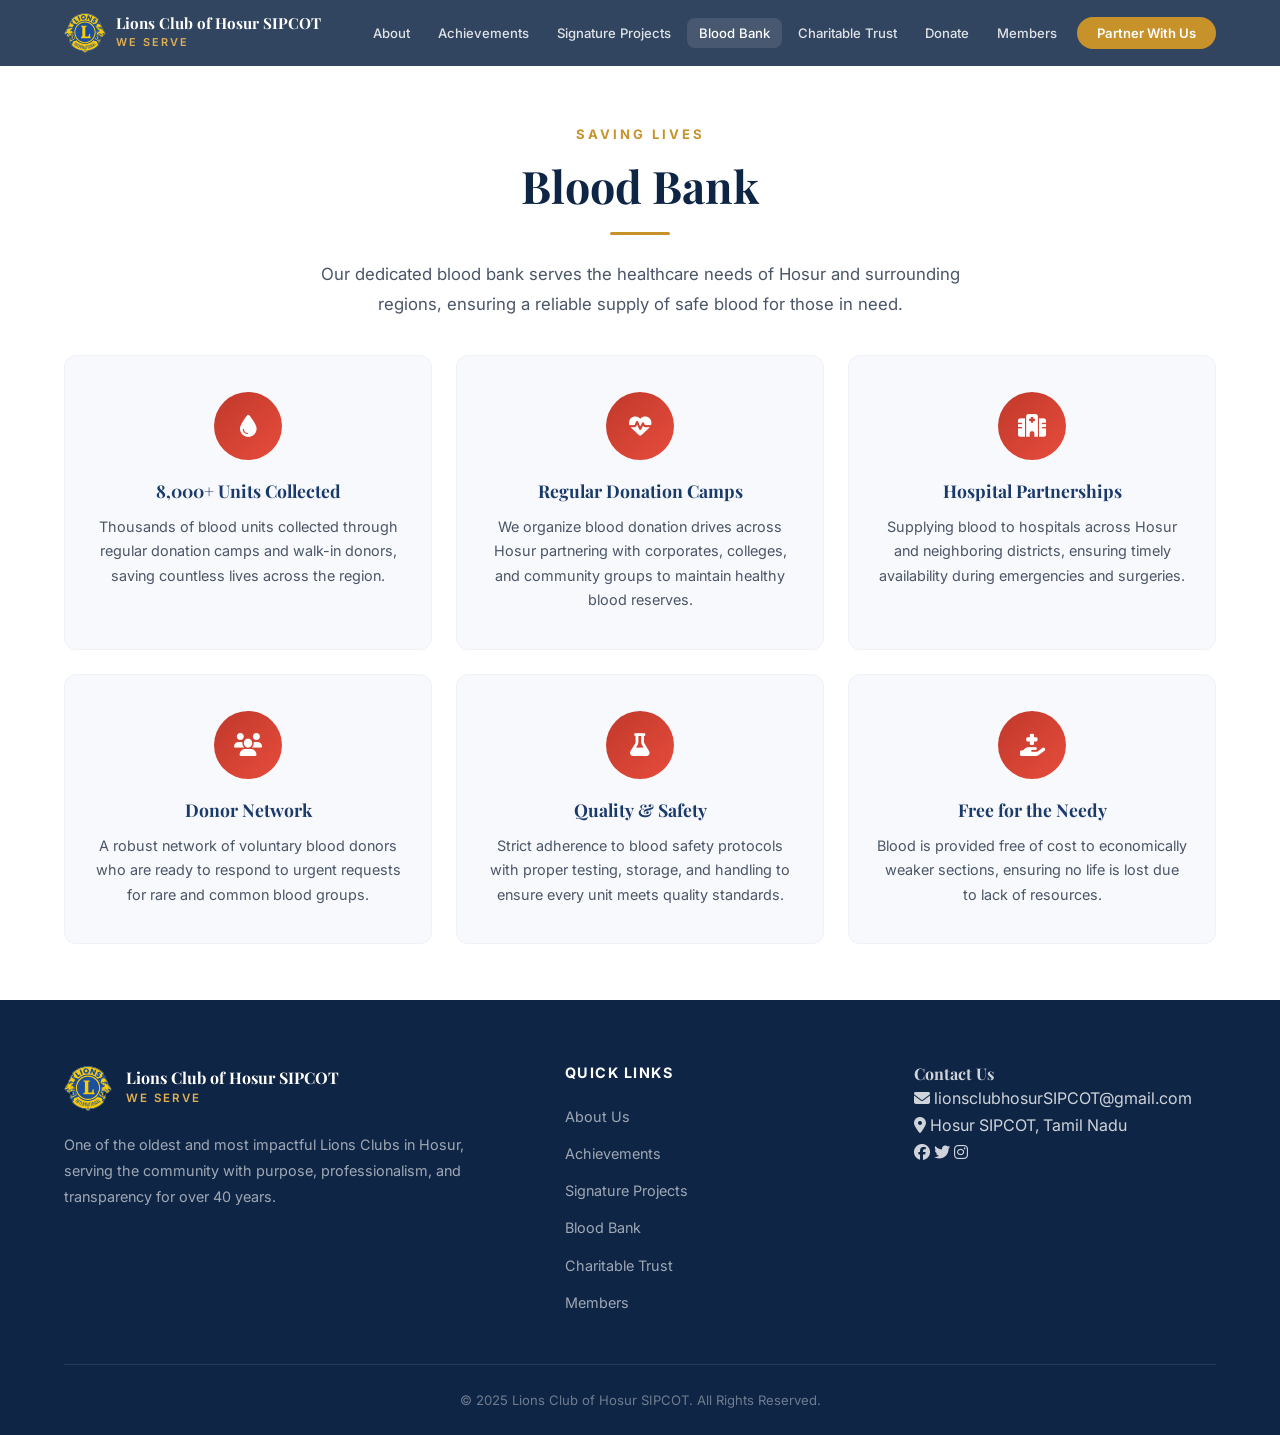
==== bloodbank.html @ edfac689 "Update website: latest changes including new pages and updated assets" ====
<!DOCTYPE html>
<html lang="en">
<head>
  <meta charset="UTF-8">
  <meta name="viewport" content="width=device-width, initial-scale=1.0">
  <title>Blood Bank | Lions Club of Hosur SIPCOT</title>
  <link rel="stylesheet" href="styles.css">
  <link rel="preconnect" href="https://fonts.googleapis.com">
  <link rel="preconnect" href="https://fonts.gstatic.com" crossorigin>
  <link href="https://fonts.googleapis.com/css2?family=Playfair+Display:wght@400;600;700&family=Inter:wght@300;400;500;600;700&display=swap" rel="stylesheet">
  <link rel="stylesheet" href="https://cdnjs.cloudflare.com/ajax/libs/font-awesome/6.5.1/css/all.min.css">
</head>
<body>

  <!-- Navigation -->
  <nav class="navbar" id="navbar">
    <div class="nav-container">
      <a href="index.html" class="nav-logo">
        <img src="images/lions-logo.svg" alt="Lions Club International Logo" class="logo-img">
        <div class="logo-text">
          <span class="logo-title">Lions Club of Hosur SIPCOT</span>
          <span class="logo-tagline">We Serve</span>
        </div>
      </a>
      <button class="nav-toggle" id="navToggle" aria-label="Toggle navigation">
        <span></span><span></span><span></span>
      </button>
      <ul class="nav-menu" id="navMenu">
        <li><a href="index.html#about" class="nav-link">About</a></li>
        <li><a href="index.html#achievements" class="nav-link">Achievements</a></li>
        <li><a href="index.html#signatures" class="nav-link">Signature Projects</a></li>
        <li><a href="bloodbank.html" class="nav-link active">Blood Bank</a></li>
        <li><a href="charitabletrust.html" class="nav-link">Charitable Trust</a></li>
        <li><a href="index.html#donate" class="nav-link">Donate</a></li>
        <li><a href="index.html#membership" class="nav-link">Members</a></li>
        <li><a href="index.html#partner" class="nav-link cta-btn">Partner With Us</a></li>
      </ul>
    </div>
  </nav>

  <!-- Blood Bank Section -->
  <section class="section bloodbank" id="bloodbank" style="padding-top: 120px;">
    <div class="container">
      <div class="section-header">
        <span class="section-label">Saving Lives</span>
        <h2 class="section-title">Blood Bank</h2>
        <div class="section-divider"></div>
        <p class="section-description">
          Our dedicated blood bank serves the healthcare needs of Hosur and surrounding regions, ensuring a reliable supply of safe blood for those in need.
        </p>
      </div>
      <div class="bloodbank-grid">
        <div class="bb-card">
          <div class="bb-icon"><i class="fas fa-tint"></i></div>
          <h3>8,000+ Units Collected</h3>
          <p>Thousands of blood units collected through regular donation camps and walk-in donors, saving countless lives across the region.</p>
        </div>
        <div class="bb-card">
          <div class="bb-icon"><i class="fas fa-heartbeat"></i></div>
          <h3>Regular Donation Camps</h3>
          <p>We organize blood donation drives across Hosur partnering with corporates, colleges, and community groups to maintain healthy blood reserves.</p>
        </div>
        <div class="bb-card">
          <div class="bb-icon"><i class="fas fa-hospital"></i></div>
          <h3>Hospital Partnerships</h3>
          <p>Supplying blood to hospitals across Hosur and neighboring districts, ensuring timely availability during emergencies and surgeries.</p>
        </div>
        <div class="bb-card">
          <div class="bb-icon"><i class="fas fa-users"></i></div>
          <h3>Donor Network</h3>
          <p>A robust network of voluntary blood donors who are ready to respond to urgent requests for rare and common blood groups.</p>
        </div>
        <div class="bb-card">
          <div class="bb-icon"><i class="fas fa-flask"></i></div>
          <h3>Quality &amp; Safety</h3>
          <p>Strict adherence to blood safety protocols with proper testing, storage, and handling to ensure every unit meets quality standards.</p>
        </div>
        <div class="bb-card">
          <div class="bb-icon"><i class="fas fa-hand-holding-medical"></i></div>
          <h3>Free for the Needy</h3>
          <p>Blood is provided free of cost to economically weaker sections, ensuring no life is lost due to lack of resources.</p>
        </div>
      </div>
    </div>
  </section>

  <!-- Footer -->
  <footer class="footer">
    <div class="container">
      <div class="footer-grid">
        <div class="footer-about">
          <div class="footer-logo">
            <img src="images/lions-logo.svg" alt="Lions Club International Logo">
            <div>
              <h3>Lions Club of Hosur SIPCOT</h3>
              <p>We Serve</p>
            </div>
          </div>
          <p>One of the oldest and most impactful Lions Clubs in Hosur, serving the community with purpose, professionalism, and transparency for over 40 years.</p>
        </div>
        <div class="footer-links">
          <h4>Quick Links</h4>
          <ul>
            <li><a href="index.html#about">About Us</a></li>
            <li><a href="index.html#achievements">Achievements</a></li>
            <li><a href="index.html#signatures">Signature Projects</a></li>
            <li><a href="bloodbank.html">Blood Bank</a></li>
            <li><a href="charitabletrust.html">Charitable Trust</a></li>
            <li><a href="index.html#membership">Members</a></li>
          </ul>
        </div>
        <div class="footer-contact">
          <h4>Contact Us</h4>
          <p><i class="fas fa-envelope"></i> <a href="mailto:lionsclubhosurSIPCOT@gmail.com">lionsclubhosurSIPCOT@gmail.com</a></p>
          <p><i class="fas fa-map-marker-alt"></i> Hosur SIPCOT, Tamil Nadu</p>
          <div class="footer-social">
            <a href="#" aria-label="Facebook"><i class="fab fa-facebook"></i></a>
            <a href="#" aria-label="Twitter"><i class="fab fa-twitter"></i></a>
            <a href="#" aria-label="Instagram"><i class="fab fa-instagram"></i></a>
          </div>
        </div>
      </div>
      <div class="footer-bottom">
        <p>&copy; 2025 Lions Club of Hosur SIPCOT. All Rights Reserved.</p>
      </div>
    </div>
  </footer>

  <script src="script.js"></script>
</body>
</html>
---- styles.css ----
/* ========================================
   Lions Club of Hosur Sipcot - Styles
   ======================================== */

:root {
  --primary: #1a3a6b;
  --primary-light: #2a5298;
  --primary-dark: #0f2545;
  --accent: #c8922a;
  --accent-light: #e0b050;
  --accent-dark: #a07520;
  --white: #ffffff;
  --off-white: #f8f9fc;
  --light-gray: #eef1f6;
  --gray: #8b95a5;
  --dark-gray: #4a5568;
  --dark: #1a202c;
  --shadow-sm: 0 2px 8px rgba(26, 58, 107, 0.08);
  --shadow-md: 0 8px 30px rgba(26, 58, 107, 0.12);
  --shadow-lg: 0 20px 60px rgba(26, 58, 107, 0.15);
  --shadow-accent: 0 8px 30px rgba(200, 146, 42, 0.25);
  --radius-sm: 8px;
  --radius-md: 12px;
  --radius-lg: 20px;
  --transition: all 0.3s cubic-bezier(0.4, 0, 0.2, 1);
  /* Fixed navbar + comfortable gap when jumping to #sections */
  --nav-offset: 64px;
}

*, *::before, *::after {
  margin: 0;
  padding: 0;
  box-sizing: border-box;
}

html {
  scroll-behavior: smooth;
}

/* Align in-page anchors just below the fixed nav (avoids hero strip + extra gap) */
section[id] {
  scroll-margin-top: var(--nav-offset);
}

body {
  font-family: 'Inter', -apple-system, BlinkMacSystemFont, sans-serif;
  color: var(--dark);
  background: var(--off-white);
  line-height: 1.7;
  overflow-x: hidden;
}

h1, h2, h3, h4 {
  font-family: 'Playfair Display', Georgia, serif;
  line-height: 1.3;
}

.container {
  max-width: 1200px;
  margin: 0 auto;
  padding: 0 24px;
}

img {
  max-width: 100%;
  height: auto;
}

a {
  text-decoration: none;
  color: inherit;
  transition: var(--transition);
}

/* ========================================
   Navigation
   ======================================== */

.navbar {
  position: fixed;
  top: 0;
  left: 0;
  width: 100%;
  z-index: 1000;
  padding: 12px 0;
  transition: var(--transition);
  background: rgba(15, 37, 69, 0.85);
  backdrop-filter: blur(12px);
}

.navbar.scrolled {
  background: rgba(255, 255, 255, 0.97);
  backdrop-filter: blur(12px);
  padding: 8px 0;
  box-shadow: var(--shadow-sm);
}

.nav-container {
  max-width: 1200px;
  margin: 0 auto;
  padding: 0 24px;
  display: flex;
  align-items: center;
  justify-content: space-between;
}

.nav-logo {
  display: flex;
  align-items: center;
  gap: 10px;
  flex-shrink: 1;
  min-width: 0;
}

.logo-img {
  width: 42px;
  height: 42px;
  object-fit: contain;
}

.logo-text {
  display: flex;
  flex-direction: column;
  min-width: 0;
}

.logo-title {
  font-family: 'Playfair Display', serif;
  font-size: clamp(0.82rem, 1.5vw, 0.95rem);
  font-weight: 700;
  color: var(--white);
  transition: var(--transition);
  line-height: 1.25;
  white-space: normal;
}

.logo-tagline {
  font-size: 0.68rem;
  text-transform: uppercase;
  letter-spacing: 2px;
  color: var(--accent-light);
  font-weight: 600;
  white-space: nowrap;
}

.navbar.scrolled .logo-title {
  color: var(--primary);
}

.navbar.scrolled .logo-tagline {
  color: var(--accent);
}

.nav-menu {
  list-style: none;
  display: flex;
  align-items: center;
  gap: 4px;
  flex-wrap: nowrap;
}

.nav-link {
  padding: 7px 12px;
  font-size: 0.82rem;
  font-weight: 500;
  color: rgba(255, 255, 255, 0.85);
  border-radius: var(--radius-sm);
  transition: var(--transition);
  position: relative;
  white-space: nowrap;
}

.nav-link:hover,
.nav-link.active {
  color: var(--white);
  background: rgba(255, 255, 255, 0.1);
}

.navbar.scrolled .nav-link {
  color: var(--dark-gray);
}

.navbar.scrolled .nav-link:hover,
.navbar.scrolled .nav-link.active {
  color: var(--primary);
  background: var(--light-gray);
}

.nav-link.cta-btn {
  background: var(--accent);
  color: var(--white) !important;
  font-weight: 600;
  padding: 8px 20px;
  border-radius: 50px;
  margin-left: 4px;
}

.nav-link.cta-btn:hover {
  background: var(--accent-dark);
  transform: translateY(-1px);
  box-shadow: var(--shadow-accent);
}

.nav-toggle {
  display: none;
  flex-direction: column;
  gap: 5px;
  background: none;
  border: none;
  cursor: pointer;
  padding: 8px;
}

.nav-toggle span {
  display: block;
  width: 24px;
  height: 2px;
  background: var(--white);
  border-radius: 2px;
  transition: var(--transition);
}

.navbar.scrolled .nav-toggle span {
  background: var(--primary);
}

/* ========================================
   Hero Section
   ======================================== */

.hero {
  position: relative;
  min-height: 100vh;
  display: flex;
  align-items: center;
  justify-content: center;
  background: linear-gradient(135deg, var(--primary-dark) 0%, var(--primary) 50%, var(--primary-light) 100%);
  overflow: hidden;
}

.hero::before {
  content: '';
  position: absolute;
  inset: 0;
  background:
    radial-gradient(ellipse at 20% 50%, rgba(200, 146, 42, 0.15) 0%, transparent 60%),
    radial-gradient(ellipse at 80% 20%, rgba(42, 82, 152, 0.3) 0%, transparent 50%);
}

.hero-overlay {
  position: absolute;
  inset: 0;
  background: url('data:image/svg+xml,<svg xmlns="http://www.w3.org/2000/svg" viewBox="0 0 100 100"><defs><pattern id="p" width="20" height="20" patternUnits="userSpaceOnUse"><circle cx="1" cy="1" r="0.5" fill="rgba(255,255,255,0.03)"/></pattern></defs><rect fill="url(%23p)" width="100" height="100"/></svg>');
}

.hero-content {
  position: relative;
  z-index: 2;
  text-align: center;
  max-width: 800px;
  padding: 0 24px;
  animation: fadeInUp 1s ease-out;
}

.hero-badge {
  display: inline-block;
  padding: 8px 24px;
  background: rgba(200, 146, 42, 0.2);
  border: 1px solid rgba(200, 146, 42, 0.4);
  border-radius: 50px;
  font-size: 0.82rem;
  font-weight: 600;
  color: var(--accent-light);
  letter-spacing: 0.5px;
  margin-bottom: 32px;
  backdrop-filter: blur(8px);
}

.hero-title {
  font-size: clamp(2rem, 5vw, 3.6rem);
  font-weight: 700;
  color: var(--white);
  margin-bottom: 8px;
  white-space: nowrap;
}

.hero-subtitle {
  font-size: 1.4rem;
  font-weight: 600;
  color: var(--accent-light);
  letter-spacing: 6px;
  text-transform: uppercase;
  margin-bottom: 24px;
  font-family: 'Inter', sans-serif;
}

.hero-description {
  font-size: 1.1rem;
  color: rgba(255, 255, 255, 0.75);
  max-width: 600px;
  margin: 0 auto 40px;
  line-height: 1.8;
}

.hero-actions {
  display: flex;
  gap: 16px;
  justify-content: center;
  flex-wrap: wrap;
}

.hero-scroll {
  position: absolute;
  bottom: 40px;
  left: 50%;
  transform: translateX(-50%);
  z-index: 2;
  animation: bounce 2s infinite;
}

.hero-scroll a {
  color: rgba(255, 255, 255, 0.5);
  font-size: 1.4rem;
}

.hero-scroll a:hover {
  color: var(--accent-light);
}

/* ========================================
   Buttons
   ======================================== */

.btn {
  display: inline-flex;
  align-items: center;
  gap: 8px;
  padding: 14px 32px;
  font-size: 0.95rem;
  font-weight: 600;
  border-radius: 50px;
  cursor: pointer;
  border: none;
  transition: var(--transition);
  font-family: 'Inter', sans-serif;
}

.btn-primary {
  background: var(--accent);
  color: var(--white);
}

.btn-primary:hover {
  background: var(--accent-dark);
  transform: translateY(-2px);
  box-shadow: var(--shadow-accent);
}

.btn-outline {
  background: transparent;
  color: var(--white);
  border: 2px solid rgba(255, 255, 255, 0.3);
}

.btn-outline:hover {
  background: rgba(255, 255, 255, 0.1);
  border-color: rgba(255, 255, 255, 0.6);
  transform: translateY(-2px);
}

.btn-lg {
  padding: 18px 40px;
  font-size: 1.05rem;
}

/* ========================================
   Section Commons
   ======================================== */

.section {
  padding: 40px 0 56px;
}

.section-header {
  text-align: center;
  margin-bottom: 36px;
}

.section-header.light .section-label,
.section-header.light .section-title {
  color: var(--white);
}

.section-header.light .section-divider {
  background: var(--accent-light);
}

.section-label {
  display: inline-block;
  font-size: 0.82rem;
  font-weight: 700;
  text-transform: uppercase;
  letter-spacing: 3px;
  color: var(--accent);
  margin-bottom: 12px;
  font-family: 'Inter', sans-serif;
}

.section-title {
  font-size: clamp(2rem, 4vw, 2.8rem);
  font-weight: 700;
  color: var(--primary-dark);
  margin-bottom: 16px;
}

.section-divider {
  width: 60px;
  height: 3px;
  background: var(--accent);
  margin: 0 auto;
  border-radius: 2px;
}

.section-description {
  max-width: 650px;
  margin: 24px auto 0;
  color: var(--dark-gray);
  font-size: 1.05rem;
  line-height: 1.8;
}

/* ========================================
   About Section
   ======================================== */

.about {
  background: var(--white);
}

.about-grid {
  max-width: 800px;
  margin: 0 auto;
}

.about-content h3 {
  font-size: 1.8rem;
  color: var(--primary);
  margin-bottom: 16px;
}

.about-content > p {
  color: var(--dark-gray);
  font-size: 1.05rem;
  margin-bottom: 32px;
  line-height: 1.8;
}

.about-features {
  display: flex;
  flex-direction: column;
  gap: 20px;
}

.about-feature {
  display: flex;
  gap: 16px;
  align-items: flex-start;
  padding: 16px;
  background: var(--off-white);
  border: 1px solid var(--light-gray);
  border-radius: var(--radius-md);
  transition: var(--transition);
}

.about-feature:hover {
  box-shadow: var(--shadow-md);
  transform: translateX(4px);
}

.feature-icon {
  flex-shrink: 0;
  width: 48px;
  height: 48px;
  display: flex;
  align-items: center;
  justify-content: center;
  background: linear-gradient(135deg, var(--primary), var(--primary-light));
  color: var(--white);
  border-radius: var(--radius-sm);
  font-size: 1.1rem;
}

.about-feature h4 {
  font-family: 'Inter', sans-serif;
  font-size: 0.95rem;
  font-weight: 600;
  color: var(--dark);
  margin-bottom: 4px;
}

.about-feature p {
  font-size: 0.85rem;
  color: var(--gray);
  line-height: 1.5;
}

/* ========================================
   Structure Section
   ======================================== */

.structure {
  background: #edf2f9;
}

.structure-grid {
  display: grid;
  grid-template-columns: repeat(3, 1fr);
  gap: 24px;
  margin-bottom: 48px;
  width: 100%;
}

.structure-card {
  background: var(--white);
  padding: 36px 28px;
  border-radius: var(--radius-lg);
  text-align: center;
  transition: var(--transition);
  border: 1px solid var(--light-gray);
  height: 100%;
}

.structure-card:hover {
  box-shadow: var(--shadow-md);
  transform: translateY(-4px);
}

.structure-icon {
  width: 64px;
  height: 64px;
  display: flex;
  align-items: center;
  justify-content: center;
  background: var(--off-white);
  color: var(--primary);
  border-radius: 50%;
  font-size: 1.4rem;
  margin: 0 auto 20px;
}

.structure-icon--blood {
  background: rgba(217, 54, 62, 0.1);
  color: #c0392b;
}

.structure-card h3 {
  font-size: 1.2rem;
  margin-bottom: 8px;
  color: var(--primary);
}

.structure-card p {
  font-size: 0.9rem;
  color: var(--dark-gray);
  line-height: 1.6;
}

.compliance-section {
  background: var(--off-white);
  padding: 48px;
  border-radius: var(--radius-lg);
  text-align: center;
}

.compliance-section h3 {
  font-size: 1.4rem;
  color: var(--primary);
  margin-bottom: 8px;
}

.compliance-subtitle {
  color: var(--accent);
  font-weight: 600;
  font-size: 0.95rem;
  margin-bottom: 32px;
}

.compliance-badges {
  display: flex;
  flex-wrap: wrap;
  justify-content: center;
  gap: 20px;
}

.badge {
  background: var(--white);
  padding: 24px 28px;
  border-radius: var(--radius-md);
  display: flex;
  flex-direction: column;
  align-items: center;
  gap: 8px;
  min-width: 160px;
  transition: var(--transition);
  border: 1px solid var(--light-gray);
}

.badge:hover {
  box-shadow: var(--shadow-md);
  transform: translateY(-4px);
  border-color: var(--accent);
}

.badge-icon {
  width: 48px;
  height: 48px;
  display: flex;
  align-items: center;
  justify-content: center;
  background: linear-gradient(135deg, var(--accent), var(--accent-light));
  color: var(--white);
  border-radius: 50%;
  font-size: 1.1rem;
}

.badge span {
  font-weight: 600;
  font-size: 0.9rem;
  color: var(--dark);
}

.badge small {
  font-size: 0.78rem;
  color: var(--gray);
}

/* ========================================
   Focus Areas Section (single-screen grid on wide viewports)
   ======================================== */

.focus {
  background: var(--white);
  box-sizing: border-box;
  min-height: 100vh;
  max-height: 100vh;
  min-height: 100dvh;
  max-height: 100dvh;
  overflow: hidden;
  display: flex;
  flex-direction: column;
  padding-top: 12px;
  padding-bottom: 10px;
}

.focus .container {
  flex: 1;
  display: flex;
  flex-direction: column;
  min-height: 0;
  width: 100%;
}

.focus .section-header {
  flex-shrink: 0;
  margin-bottom: 8px;
}

.focus .section-label {
  margin-bottom: 4px;
  font-size: 0.7rem;
  letter-spacing: 2px;
}

.focus .section-title {
  font-size: clamp(1.2rem, 2.2vw, 1.65rem);
  margin-bottom: 8px;
}

.focus .section-divider {
  margin-bottom: 0;
}

.focus-grid {
  flex: 1;
  min-height: 0;
  display: grid;
  grid-template-columns: repeat(4, minmax(0, 1fr));
  grid-template-rows: repeat(3, minmax(0, 1fr));
  gap: clamp(6px, 0.9vh, 12px);
  align-content: stretch;
}

.focus-card {
  background: var(--white);
  border-radius: var(--radius-sm);
  overflow: hidden;
  transition: var(--transition);
  border: 1px solid var(--light-gray);
  display: flex;
  flex-direction: column;
  min-height: 0;
  height: 100%;
}

.focus-card:hover {
  box-shadow: var(--shadow-md);
  transform: translateY(-2px);
}

.focus-img {
  flex: 1 1 58%;
  min-height: 0;
  display: flex;
  align-items: center;
  justify-content: center;
  background: var(--off-white);
  padding: clamp(4px, 0.8vh, 10px);
  overflow: hidden;
}

.focus-img img {
  max-width: 100%;
  max-height: 100%;
  width: auto;
  height: auto;
  object-fit: contain;
  object-position: center;
  transition: transform 0.35s ease;
}

.focus-card:hover .focus-img img {
  transform: scale(1.03);
}

.focus-content {
  flex: 0 0 auto;
  padding: clamp(6px, 1vh, 10px) clamp(8px, 1vw, 12px) clamp(8px, 1vh, 12px);
}

.focus-content h3 {
  font-size: clamp(0.68rem, 1.05vw, 0.88rem);
  color: var(--primary);
  margin-bottom: 3px;
  line-height: 1.2;
}

.focus-content p {
  font-size: clamp(0.62rem, 0.95vw, 0.74rem);
  color: var(--dark-gray);
  line-height: 1.35;
  display: -webkit-box;
  -webkit-line-clamp: 2;
  -webkit-box-orient: vertical;
  overflow: hidden;
}

/* ========================================
   Projects Section
   ======================================== */

.projects {
  background: #f0f4f8;
}

.projects-grid {
  display: grid;
  grid-template-columns: repeat(auto-fill, minmax(340px, 1fr));
  gap: 24px;
}

.project-card {
  position: relative;
  border-radius: var(--radius-lg);
  overflow: hidden;
  height: 300px;
  cursor: pointer;
}

.project-img {
  width: 100%;
  height: 100%;
}

.project-img img {
  width: 100%;
  height: 100%;
  object-fit: cover;
  transition: transform 0.6s ease;
}

.project-card:hover .project-img img {
  transform: scale(1.1);
}

.project-overlay {
  position: absolute;
  inset: 0;
  background: linear-gradient(to top, rgba(15, 37, 69, 0.95) 0%, rgba(15, 37, 69, 0.4) 50%, transparent 100%);
  display: flex;
  flex-direction: column;
  justify-content: flex-end;
  padding: 32px;
  transition: var(--transition);
}

.project-card:hover .project-overlay {
  background: linear-gradient(to top, rgba(15, 37, 69, 0.98) 0%, rgba(15, 37, 69, 0.6) 60%, rgba(15, 37, 69, 0.3) 100%);
}

.project-overlay h3 {
  color: var(--white);
  font-size: 1.3rem;
  margin-bottom: 8px;
}

.project-overlay p {
  color: rgba(255, 255, 255, 0.8);
  font-size: 0.9rem;
  line-height: 1.6;
  opacity: 0;
  transform: translateY(10px);
  transition: var(--transition);
}

.project-card:hover .project-overlay p {
  opacity: 1;
  transform: translateY(0);
}

/* ========================================
   School Section
   ======================================== */

.school {
  background: var(--white);
}

.school-gallery {
  display: grid;
  grid-template-columns: repeat(3, 1fr);
  gap: 20px;
}

.school-img {
  border-radius: var(--radius-md);
  overflow: hidden;
  aspect-ratio: 4/3;
}

.school-img img {
  width: 100%;
  height: 100%;
  object-fit: cover;
  transition: transform 0.5s ease;
}

.school-img:hover img {
  transform: scale(1.06);
}

/* ========================================
   Achievements Section
   ======================================== */

.achievements {
  position: relative;
  background: linear-gradient(135deg, var(--primary-dark) 0%, var(--primary) 60%, var(--primary-light) 100%);
}

.achievements-overlay {
  position: absolute;
  inset: 0;
  background: url('data:image/svg+xml,<svg xmlns="http://www.w3.org/2000/svg" viewBox="0 0 100 100"><defs><pattern id="grid" width="10" height="10" patternUnits="userSpaceOnUse"><path d="M 10 0 L 0 0 0 10" fill="none" stroke="rgba(255,255,255,0.03)" stroke-width="0.5"/></pattern></defs><rect fill="url(%23grid)" width="100" height="100"/></svg>');
}

.achievements .container {
  position: relative;
  z-index: 2;
}

.stats-grid {
  display: grid;
  grid-template-columns: repeat(3, 1fr);
  gap: 24px;
}

.stat-card {
  background: rgba(255, 255, 255, 0.07);
  backdrop-filter: blur(8px);
  border: 1px solid rgba(255, 255, 255, 0.1);
  border-radius: var(--radius-md);
  padding: 36px 24px;
  text-align: center;
  transition: var(--transition);
}

.stat-card:hover {
  background: rgba(255, 255, 255, 0.12);
  transform: translateY(-4px);
}

.stat-icon {
  font-size: 1.6rem;
  color: var(--accent-light);
  margin-bottom: 16px;
}

.stat-value {
  white-space: nowrap;
  line-height: 1.2;
}

.stat-number {
  font-family: 'Playfair Display', serif;
  font-size: 2.6rem;
  font-weight: 700;
  color: var(--white);
}

.stat-suffix {
  font-family: 'Playfair Display', serif;
  font-size: 1.1rem;
  font-weight: 600;
  color: var(--accent-light);
}

.stat-label {
  font-size: 0.88rem;
  color: rgba(255, 255, 255, 0.7);
  margin-top: 8px;
  font-weight: 500;
}

/* Year-wise Achievements */
.achievements-yearwise {
  margin-top: 64px;
}

.yearwise-title {
  font-family: 'Playfair Display', serif;
  font-size: 2rem;
  font-weight: 600;
  color: var(--white);
  text-align: center;
  margin-bottom: 32px;
}

.year-buttons {
  display: flex;
  flex-wrap: wrap;
  gap: 12px;
  justify-content: center;
  margin-bottom: 40px;
}

.year-btn {
  padding: 12px 28px;
  background: rgba(255, 255, 255, 0.1);
  border: 2px solid rgba(255, 255, 255, 0.3);
  border-radius: 50px;
  color: var(--white);
  font-family: 'Inter', sans-serif;
  font-size: 0.95rem;
  font-weight: 600;
  cursor: pointer;
  transition: all 0.3s ease;
}

.year-btn:hover {
  background: rgba(255, 255, 255, 0.2);
  border-color: rgba(255, 255, 255, 0.5);
  transform: translateY(-2px);
}

.year-btn.active {
  background: var(--white);
  color: var(--primary);
  border-color: var(--white);
}

.year-content {
  display: none;
  background: rgba(255, 255, 255, 0.95);
  border-radius: var(--radius-lg);
  padding: 40px;
  max-width: 900px;
  margin: 0 auto;
}

.year-content.active {
  display: block;
  animation: fadeIn 0.4s ease;
}

@keyframes fadeIn {
  from {
    opacity: 0;
    transform: translateY(10px);
  }
  to {
    opacity: 1;
    transform: translateY(0);
  }
}

.year-highlights {
  background: linear-gradient(135deg, #fff8e1 0%, #fff3cd 100%);
  border-left: 4px solid var(--accent);
  padding: 24px;
  border-radius: var(--radius-md);
  margin-bottom: 28px;
}

.year-highlights h4 {
  font-family: 'Inter', sans-serif;
  font-size: 1.15rem;
  font-weight: 700;
  color: var(--primary-dark);
  margin-bottom: 16px;
  display: flex;
  align-items: center;
  gap: 10px;
}

.year-highlights ul {
  list-style: none;
  padding: 0;
  margin: 0;
}

.year-highlights li {
  padding-left: 24px;
  position: relative;
  margin-bottom: 10px;
  color: var(--dark);
  line-height: 1.6;
}

.year-highlights li:before {
  content: '✓';
  position: absolute;
  left: 0;
  color: var(--accent);
  font-weight: bold;
}

.achievement-category {
  margin-bottom: 28px;
}

.achievement-category h4 {
  font-family: 'Inter', sans-serif;
  font-size: 1.1rem;
  font-weight: 700;
  color: var(--primary);
  margin-bottom: 14px;
  display: flex;
  align-items: center;
  gap: 10px;
  padding-bottom: 8px;
  border-bottom: 2px solid var(--primary-light);
}

.achievement-category ul {
  list-style: none;
  padding: 0;
  margin: 0;
}

.achievement-category li {
  padding-left: 24px;
  position: relative;
  margin-bottom: 12px;
  color: var(--dark);
  line-height: 1.7;
}

.achievement-category li:before {
  content: '▸';
  position: absolute;
  left: 0;
  color: var(--primary);
  font-size: 1.1rem;
}

.achievement-category li strong {
  color: var(--primary-dark);
  font-weight: 600;
}

.achievement-awards {
  background: linear-gradient(135deg, #e8f5e9 0%, #c8e6c9 100%);
  border-left: 4px solid #4caf50;
  padding: 20px 24px;
  border-radius: var(--radius-md);
  margin-top: 28px;
  font-size: 1.05rem;
  color: var(--dark);
  display: flex;
  align-items: center;
  gap: 12px;
}

.achievement-awards i {
  color: #f9a825;
  font-size: 1.5rem;
}

/* ========================================
   Signature Projects Section
   ======================================== */

.signatures {
  background: var(--off-white);
}

.signature-grid {
  display: grid;
  grid-template-columns: repeat(3, 1fr);
  gap: 28px;
}

.signature-card {
  background: var(--white);
  border: 1px solid var(--light-gray);
  border-radius: var(--radius-lg);
  padding: 32px 28px;
  text-align: center;
  transition: var(--transition);
  box-shadow: var(--shadow-sm);
  display: flex;
  flex-direction: column;
  height: 100%;
  text-decoration: none;
  color: inherit;
}

.signature-card:hover {
  box-shadow: var(--shadow-lg);
  transform: translateY(-6px);
  text-decoration: none;
}
  border-color: var(--primary-light);
}

.signature-icon {
  width: 72px;
  height: 72px;
  display: flex;
  align-items: center;
  justify-content: center;
  background: linear-gradient(135deg, var(--primary), var(--primary-light));
  color: var(--white);
  border-radius: 50%;
  font-size: 1.6rem;
  margin: 0 auto 24px;
  box-shadow: 0 4px 12px rgba(42, 82, 152, 0.2);
}

.signature-card h3 {
  font-family: 'Playfair Display', serif;
  font-size: 1.3rem;
  font-weight: 600;
  color: var(--primary-dark);
  margin-bottom: 16px;
}

.signature-card p {
  font-size: 0.95rem;
  color: var(--dark-gray);
  line-height: 1.7;
  margin-bottom: 20px;
  flex-grow: 1;
}

.signature-impact {
  padding-top: 16px;
  border-top: 1px solid var(--light-gray);
}

.signature-impact span {
  display: inline-flex;
  align-items: center;
  gap: 8px;
  font-size: 0.88rem;
  font-weight: 600;
  color: var(--primary);
}

.signature-impact i {
  color: #27ae60;
  font-size: 1rem;
}

/* ========================================
   Blood Bank Section
   ======================================== */

.bloodbank {
  background: var(--white);
}

.bloodbank-grid {
  display: grid;
  grid-template-columns: repeat(3, 1fr);
  gap: 24px;
}

.bb-card {
  background: var(--off-white);
  border: 1px solid var(--light-gray);
  border-radius: var(--radius-md);
  padding: 36px 28px;
  text-align: center;
  transition: var(--transition);
}

.bb-card:hover {
  box-shadow: var(--shadow-md);
  transform: translateY(-6px);
  border-color: #d9363e;
}

.bb-icon {
  width: 68px;
  height: 68px;
  display: flex;
  align-items: center;
  justify-content: center;
  background: linear-gradient(135deg, #c0392b, #e74c3c);
  color: var(--white);
  border-radius: 50%;
  font-size: 1.4rem;
  margin: 0 auto 20px;
}

.bb-card h3 {
  font-size: 1.1rem;
  color: var(--primary);
  margin-bottom: 12px;
}

.bb-card p {
  font-size: 0.9rem;
  color: var(--dark-gray);
  line-height: 1.7;
}

/* ========================================
   Charitable Trust Section
   ======================================== */

.trust {
  background: #edf2f9;
}

.trust-content {
  display: grid;
  grid-template-columns: 1.4fr 1fr;
  gap: 40px;
  align-items: start;
}

.trust-main {
  display: flex;
  flex-direction: column;
  gap: 24px;
}

.trust-feature {
  display: flex;
  gap: 20px;
  align-items: flex-start;
  padding: 24px;
  background: var(--white);
  border-radius: var(--radius-md);
  border: 1px solid var(--light-gray);
  transition: var(--transition);
}

.trust-feature:hover {
  box-shadow: var(--shadow-md);
  transform: translateX(4px);
}

.trust-feature-icon {
  flex-shrink: 0;
  width: 52px;
  height: 52px;
  display: flex;
  align-items: center;
  justify-content: center;
  background: linear-gradient(135deg, var(--primary), var(--primary-light));
  color: var(--white);
  border-radius: var(--radius-sm);
  font-size: 1.2rem;
}

.trust-feature h3 {
  font-size: 1.05rem;
  color: var(--primary);
  margin-bottom: 8px;
}

.trust-feature p {
  font-size: 0.88rem;
  color: var(--dark-gray);
  line-height: 1.7;
}

.trust-sidebar {
  display: flex;
  flex-direction: column;
  gap: 24px;
  position: sticky;
  top: calc(var(--nav-offset) + 12px);
}

.trust-compliance-card {
  background: var(--white);
  border: 1px solid var(--light-gray);
  border-radius: var(--radius-md);
  padding: 32px;
}

.trust-compliance-card h4 {
  font-family: 'Inter', sans-serif;
  font-size: 0.95rem;
  font-weight: 700;
  color: var(--primary);
  margin-bottom: 20px;
}

.trust-compliance-card ul {
  list-style: none;
  display: flex;
  flex-direction: column;
  gap: 12px;
}

.trust-compliance-card li {
  font-size: 0.88rem;
  color: var(--dark-gray);
  display: flex;
  align-items: center;
  gap: 10px;
}

.trust-compliance-card i {
  color: var(--accent);
  font-size: 0.85rem;
}

.trust-cta-card {
  background: linear-gradient(135deg, var(--primary), var(--primary-light));
  border-radius: var(--radius-md);
  padding: 32px;
  text-align: center;
}

.trust-cta-card h4 {
  font-family: 'Inter', sans-serif;
  font-size: 0.95rem;
  font-weight: 700;
  color: var(--white);
  margin-bottom: 12px;
}

.trust-cta-card p {
  font-size: 0.88rem;
  color: rgba(255, 255, 255, 0.8);
  line-height: 1.7;
  margin-bottom: 20px;
}

.trust-cta-card .btn-primary {
  background: var(--accent);
}

.trust-cta-card .btn-primary:hover {
  background: var(--accent-dark);
}

/* ========================================
   Hosur Run Section Styles
   ======================================== */

.hosur-run {
  background: linear-gradient(to bottom, #f8f9fa 0%, var(--white) 100%);
}

/* Run Highlights */
.run-highlights {
  display: grid;
  grid-template-columns: repeat(auto-fit, minmax(200px, 1fr));
  gap: 24px;
  margin-bottom: 48px;
}

.run-highlight-card {
  background: var(--white);
  border-radius: var(--radius-md);
  padding: 32px 24px;
  text-align: center;
  box-shadow: 0 4px 12px rgba(0, 0, 0, 0.08);
  transition: transform 0.3s, box-shadow 0.3s;
}

.run-highlight-card:hover {
  transform: translateY(-5px);
  box-shadow: 0 8px 24px rgba(0, 0, 0, 0.12);
}

.run-icon {
  width: 64px;
  height: 64px;
  margin: 0 auto 16px;
  background: linear-gradient(135deg, var(--primary), var(--primary-light));
  border-radius: 50%;
  display: flex;
  align-items: center;
  justify-content: center;
  font-size: 28px;
  color: var(--white);
  box-shadow: 0 6px 16px rgba(205, 127, 50, 0.3);
}

.run-highlight-card h3 {
  font-family: 'Inter', sans-serif;
  font-size: 2rem;
  font-weight: 800;
  color: var(--primary);
  margin-bottom: 8px;
  line-height: 1;
}

.run-highlight-card p {
  font-size: 0.95rem;
  color: var(--text-secondary);
  font-weight: 500;
  margin: 0;
}

/* Main Content Grid */
.run-main-grid {
  display: grid;
  grid-template-columns: repeat(auto-fit, minmax(300px, 1fr));
  gap: 32px;
  margin-top: 32px;
}

.run-section-card {
  background: var(--white);
  border-radius: var(--radius-md);
  padding: 32px;
  box-shadow: 0 4px 12px rgba(0, 0, 0, 0.08);
  transition: box-shadow 0.3s;
}

.run-section-card:hover {
  box-shadow: 0 8px 24px rgba(0, 0, 0, 0.12);
}

.run-section-card h3 {
  font-family: 'Inter', sans-serif;
  font-size: 1.35rem;
  font-weight: 700;
  color: var(--primary);
  margin-bottom: 24px;
  display: flex;
  align-items: center;
  gap: 12px;
}

.run-section-card h3 i {
  font-size: 1.2rem;
}

/* Objectives */
.run-objectives {
  display: flex;
  flex-direction: column;
  gap: 24px;
}

.run-objective-item {
  display: flex;
  gap: 16px;
  align-items: flex-start;
}

.run-objective-item > i {
  flex-shrink: 0;
  width: 40px;
  height: 40px;
  background: linear-gradient(135deg, #4caf50, #81c784);
  border-radius: 50%;
  display: flex;
  align-items: center;
  justify-content: center;
  font-size: 18px;
  color: var(--white);
  margin-top: 4px;
}

.run-objective-item h4 {
  font-family: 'Inter', sans-serif;
  font-size: 1.05rem;
  font-weight: 600;
  color: var(--text-primary);
  margin: 0 0 6px 0;
}

.run-objective-item p {
  font-size: 0.92rem;
  color: var(--text-secondary);
  line-height: 1.6;
  margin: 0;
}

/* Event Details */
.run-details-list {
  display: flex;
  flex-direction: column;
  gap: 16px;
}

.run-detail-item {
  display: flex;
  align-items: flex-start;
  gap: 12px;
  padding: 12px;
  background: #f8f9fa;
  border-radius: var(--radius-sm);
  border-left: 3px solid var(--primary);
}

.run-detail-item strong {
  font-size: 0.92rem;
  color: var(--primary);
  font-weight: 600;
  white-space: nowrap;
  display: flex;
  align-items: center;
  gap: 6px;
}

.run-detail-item strong i {
  font-size: 0.85rem;
}

.run-detail-item span {
  font-size: 0.92rem;
  color: var(--text-primary);
  line-height: 1.5;
}

/* Prize Money */
.run-prize-card {
  background: linear-gradient(135deg, #fff8e1 0%, var(--white) 100%);
  border: 2px solid #ffd54f;
}

.run-prize-summary {
  display: flex;
  flex-direction: column;
  gap: 24px;
  margin-bottom: 24px;
}

.prize-category h4 {
  font-family: 'Inter', sans-serif;
  font-size: 1.15rem;
  font-weight: 700;
  color: var(--primary);
  margin: 0 0 12px 0;
  padding-bottom: 8px;
  border-bottom: 2px solid #ffd54f;
}

.prize-amounts {
  display: flex;
  gap: 12px;
  margin-bottom: 8px;
  flex-wrap: wrap;
}

.prize-amounts span {
  background: var(--white);
  padding: 8px 16px;
  border-radius: var(--radius-sm);
  font-size: 0.92rem;
  font-weight: 600;
  color: var(--primary);
  border: 1px solid #ffd54f;
}

.prize-note {
  font-size: 0.85rem;
  color: var(--text-secondary);
  font-style: italic;
  margin: 0;
}

.prize-total {
  background: var(--primary);
  color: var(--white);
  padding: 16px;
  border-radius: var(--radius-sm);
  text-align: center;
  font-size: 1.1rem;
  font-weight: 700;
  box-shadow: 0 4px 12px rgba(205, 127, 50, 0.3);
}

/* Registration CTA */
.run-cta-card {
  background: linear-gradient(135deg, var(--primary), var(--primary-light));
  color: var(--white);
  text-align: center;
}

.run-cta-card h3 {
  color: var(--white);
  justify-content: center;
}

.run-cta-card p {
  color: rgba(255, 255, 255, 0.9);
  font-size: 0.98rem;
  line-height: 1.7;
  margin-bottom: 24px;
}

.run-cta-buttons {
  margin: 24px 0;
}

.btn-lg {
  padding: 16px 32px;
  font-size: 1.05rem;
  font-weight: 600;
  display: inline-flex;
  align-items: center;
  gap: 10px;
}

.run-cta-card .btn-primary {
  background: var(--accent);
  border: none;
  box-shadow: 0 6px 20px rgba(0, 0, 0, 0.2);
}

.run-cta-card .btn-primary:hover {
  background: var(--accent-dark);
  transform: translateY(-2px);
  box-shadow: 0 8px 24px rgba(0, 0, 0, 0.3);
}

.run-contact {
  font-size: 0.9rem;
  color: rgba(255, 255, 255, 0.85);
  margin-top: 24px;
  padding-top: 20px;
  border-top: 1px solid rgba(255, 255, 255, 0.2);
}

.run-contact strong {
  color: var(--white);
  display: block;
  margin-bottom: 6px;
}

/* Responsive Adjustments */
@media (max-width: 768px) {
  .run-highlights {
    grid-template-columns: repeat(2, 1fr);
  }

  .run-main-grid {
    grid-template-columns: 1fr;
  }

  .run-highlight-card {
    padding: 24px 16px;
  }

  .run-section-card {
    padding: 24px;
  }

  .prize-amounts {
    flex-direction: column;
  }

  .prize-amounts span {
    text-align: center;
  }
}

@media (max-width: 480px) {
  .run-highlights {
    grid-template-columns: 1fr;
  }

  .run-highlight-card h3 {
    font-size: 1.75rem;
  }

  .run-objective-item {
    flex-direction: column;
    align-items: center;
    text-align: center;
  }

  .run-detail-item {
    flex-direction: column;
    gap: 8px;
  }

  .run-detail-item strong {
    white-space: normal;
  }

  .btn-lg {
    padding: 14px 24px;
    font-size: 0.95rem;
  }
}

/* ========================================
   Gallery Section Styles
   ======================================== */

.gallery {
  background: #f8f9fa;
}

.gallery-grid {
  display: grid;
  grid-template-columns: repeat(auto-fill, minmax(300px, 1fr));
  gap: 24px;
  margin-top: 48px;
}

.gallery-item {
  position: relative;
  aspect-ratio: 4 / 3;
  border-radius: var(--radius-md);
  overflow: hidden;
  box-shadow: var(--shadow-sm);
  transition: var(--transition);
  cursor: pointer;
  background: var(--white);
}

.gallery-item:hover {
  transform: translateY(-6px);
  box-shadow: var(--shadow-lg);
}

.gallery-item img,
.gallery-item video {
  width: 100%;
  height: 100%;
  object-fit: cover;
  transition: transform 0.5s ease;
}

.gallery-item:hover img,
.gallery-item:hover video {
  transform: scale(1.1);
}

.gallery-overlay {
  position: absolute;
  inset: 0;
  background: linear-gradient(to bottom, transparent 0%, rgba(0, 0, 0, 0.7) 100%);
  opacity: 0;
  transition: opacity 0.3s ease;
  display: flex;
  align-items: flex-end;
  padding: 20px;
}

.gallery-item:hover .gallery-overlay {
  opacity: 1;
}

.gallery-caption {
  color: var(--white);
  font-size: 0.95rem;
  font-weight: 500;
}

/* Gallery Placeholder */
.gallery-placeholder {
  grid-column: 1 / -1;
  aspect-ratio: auto;
  min-height: 300px;
  display: flex;
  align-items: center;
  justify-content: center;
  background: var(--white);
  border: 2px dashed var(--light-gray);
}

.gallery-placeholder-content {
  text-align: center;
  color: var(--text-secondary);
}

.gallery-placeholder-content i {
  font-size: 4rem;
  color: var(--primary);
  margin-bottom: 16px;
  opacity: 0.5;
}

.gallery-placeholder-content p {
  font-size: 1.1rem;
  margin: 0;
}

/* Responsive */
@media (max-width: 768px) {
  .gallery-grid {
    grid-template-columns: repeat(auto-fill, minmax(250px, 1fr));
    gap: 16px;
  }
  
  .gallery-placeholder {
    min-height: 250px;
  }
  
  .gallery-placeholder-content i {
    font-size: 3rem;
  }
  
  .gallery-placeholder-content p {
    font-size: 1rem;
  }
}

/* ========================================
   Lions Hall Hero Slider Styles
   ======================================== */

.lionshall-hero {
  position: relative;
  min-height: 100vh;
  display: flex;
  align-items: center;
  justify-content: center;
  overflow: hidden;
}

.hero-slider {
  position: absolute;
  inset: 0;
  width: 100%;
  height: 100%;
}

.hero-slide {
  position: absolute;
  inset: 0;
  width: 100%;
  height: 100%;
  background-size: cover;
  background-position: center;
  background-repeat: no-repeat;
  opacity: 0;
  transition: opacity 1.5s ease-in-out;
  z-index: 0;
}

.hero-slide.active {
  opacity: 1;
  z-index: 1;
}

.lionshall-hero .hero-overlay {
  position: absolute;
  inset: 0;
  background: linear-gradient(
    to bottom,
    rgba(0, 0, 0, 0.5) 0%,
    rgba(0, 0, 0, 0.6) 50%,
    rgba(0, 0, 0, 0.7) 100%
  );
  z-index: 2;
}

.lionshall-hero .hero-content {
  position: relative;
  z-index: 3;
}

/* Slider Navigation Dots */
.hero-dots {
  position: absolute;
  bottom: 40px;
  left: 50%;
  transform: translateX(-50%);
  display: flex;
  gap: 12px;
  z-index: 4;
}

.hero-dot {
  width: 12px;
  height: 12px;
  border-radius: 50%;
  background: rgba(255, 255, 255, 0.4);
  cursor: pointer;
  transition: all 0.3s ease;
  border: 2px solid transparent;
}

.hero-dot:hover {
  background: rgba(255, 255, 255, 0.6);
  transform: scale(1.1);
}

.hero-dot.active {
  background: var(--white);
  border-color: var(--primary);
  transform: scale(1.2);
}

@media (max-width: 768px) {
  .lionshall-hero {
    min-height: 70vh;
  }
  
  .hero-dots {
    bottom: 30px;
    gap: 10px;
  }
  
  .hero-dot {
    width: 10px;
    height: 10px;
  }
}

/* ========================================
   Donate & Membership
   ======================================== */

.donate {
  background: var(--white);
}

.membership-panel {
  max-width: 720px;
  margin: 0 auto;
  background: var(--off-white);
  border: 1px solid var(--light-gray);
  border-radius: var(--radius-lg);
  padding: 32px 36px;
}

.donate-payment-wrap {
  max-width: 920px;
  margin: 0 auto;
  background: var(--off-white);
  border: 1px solid var(--light-gray);
  border-radius: var(--radius-lg);
  padding: 36px 32px 40px;
  text-align: center;
}

.donate-payment-main {
  display: grid;
  grid-template-columns: minmax(0, 1fr) minmax(0, 1fr);
  gap: 36px 48px;
  align-items: start;
  text-align: left;
  margin-bottom: 28px;
}

.donate-qr-column {
  text-align: center;
  justify-self: center;
  width: 100%;
  max-width: 340px;
}

.donate-submit {
  width: 100%;
  margin-top: 8px;
}

@media (max-width: 768px) {
  .donate-payment-main {
    grid-template-columns: 1fr;
    gap: 32px;
  }

  .donate-qr-column {
    max-width: none;
    justify-self: stretch;
  }

  .donate-fields {
    grid-template-columns: 1fr;
  }
}

.donate-payee {
  font-family: 'Playfair Display', serif;
  font-size: 1.15rem;
  font-weight: 700;
  color: var(--primary);
  text-transform: uppercase;
  letter-spacing: 0.04em;
  margin-bottom: 24px;
  line-height: 1.35;
}

.donate-form {
  text-align: left;
  margin-bottom: 0;
}

.donate-fields {
  display: grid;
  grid-template-columns: 1fr 1fr;
  gap: 16px;
}

.donate-field {
  display: flex;
  flex-direction: column;
  gap: 6px;
  margin: 0;
}

.donate-field--full {
  grid-column: 1 / -1;
}

.donate-field-label {
  font-size: 0.82rem;
  font-weight: 600;
  color: var(--dark-gray);
}

.donate-field input,
.donate-field select {
  width: 100%;
  padding: 12px 14px;
  font-size: 1rem;
  font-family: 'Inter', sans-serif;
  border: 1px solid var(--light-gray);
  border-radius: var(--radius-sm);
  background: var(--white);
  transition: var(--transition);
}

.donate-field select {
  cursor: pointer;
  appearance: none;
  background-image: url("data:image/svg+xml,%3Csvg xmlns='http://www.w3.org/2000/svg' width='12' height='12' viewBox='0 0 12 12'%3E%3Cpath fill='%231a3a6b' d='M6 9L1 4h10z'/%3E%3C/svg%3E");
  background-repeat: no-repeat;
  background-position: right 14px center;
  background-size: 12px;
  padding-right: 40px;
}

.donate-field input:focus,
.donate-field select:focus {
  outline: none;
  border-color: var(--primary);
  box-shadow: 0 0 0 3px rgba(26, 58, 107, 0.12);
}

.donate-qr-block {
  margin-bottom: 0;
}

.donate-qr-title {
  font-family: 'Inter', sans-serif;
  font-size: 1rem;
  font-weight: 700;
  color: var(--primary);
  text-transform: uppercase;
  letter-spacing: 0.06em;
  margin-bottom: 16px;
}

.donate-qr-frame {
  display: inline-flex;
  align-items: center;
  justify-content: center;
  padding: 16px;
  background: var(--white);
  border-radius: var(--radius-md);
  border: 1px solid var(--light-gray);
  box-shadow: var(--shadow-sm);
}

.donate-qr-frame img {
  display: block;
  width: min(280px, 85vw);
  height: auto;
  max-height: 320px;
  object-fit: contain;
}

.donate-upi-block {
  padding: 24px 0;
  border-top: 1px solid var(--light-gray);
  border-bottom: 1px solid var(--light-gray);
  margin-bottom: 24px;
}

.donate-upi-label {
  font-size: 0.9rem;
  font-weight: 600;
  color: var(--dark-gray);
  margin-bottom: 8px;
}

.donate-upi-id {
  font-family: ui-monospace, monospace;
  font-size: 1rem;
  font-weight: 600;
  color: var(--primary);
  word-break: break-all;
  margin-bottom: 14px;
  padding: 10px 12px;
  background: var(--white);
  border-radius: var(--radius-sm);
  border: 1px dashed var(--accent);
}

.donate-copy-btn {
  background: var(--white);
  color: var(--primary);
  border: 2px solid var(--primary);
}

.donate-copy-btn:hover {
  background: var(--primary);
  color: var(--white);
}

.donate-copy-feedback {
  min-height: 1.4em;
  font-size: 0.85rem;
  color: var(--accent-dark);
  margin-top: 10px;
  margin-bottom: 0;
}

.donate-payment-wrap > .donate-hint {
  font-size: 0.85rem;
  color: var(--gray);
  margin-top: 20px;
  margin-bottom: 0;
  line-height: 1.6;
  max-width: 520px;
  margin-left: auto;
  margin-right: auto;
}

.donate-panel-row,
.membership-panel-row {
  display: flex;
  gap: 20px;
  align-items: flex-start;
  padding-bottom: 28px;
  margin-bottom: 28px;
  border-bottom: 1px solid var(--light-gray);
}

.donate-panel-row:last-of-type,
.membership-panel-row:last-of-type {
  border-bottom: none;
  margin-bottom: 0;
  padding-bottom: 0;
}

.donate-icon,
.membership-icon {
  flex-shrink: 0;
  width: 52px;
  height: 52px;
  display: flex;
  align-items: center;
  justify-content: center;
  background: linear-gradient(135deg, var(--accent), var(--accent-light));
  color: var(--white);
  border-radius: var(--radius-sm);
  font-size: 1.15rem;
}

.membership-icon {
  background: linear-gradient(135deg, var(--primary), var(--primary-light));
}

.donate-panel-row h3,
.membership-panel-row h3 {
  font-family: 'Inter', sans-serif;
  font-size: 1.05rem;
  font-weight: 600;
  color: var(--primary);
  margin-bottom: 8px;
}

.donate-panel-row p,
.membership-panel-row p {
  font-size: 0.92rem;
  color: var(--dark-gray);
  line-height: 1.7;
}

.donate-cta,
.membership-cta {
  text-align: center;
  padding-top: 8px;
}

.membership {
  background: #edf2f9;
}

/* Members Tabs */
.members-tabs {
  display: flex;
  gap: 8px;
  margin-bottom: 32px;
  border-bottom: 2px solid var(--light-gray);
}

.members-tab {
  padding: 12px 32px;
  background: transparent;
  border: none;
  border-bottom: 3px solid transparent;
  font-family: 'Inter', sans-serif;
  font-size: 1rem;
  font-weight: 600;
  color: var(--dark-gray);
  cursor: pointer;
  transition: all 0.3s ease;
  position: relative;
  bottom: -2px;
}

.members-tab:hover {
  color: var(--primary);
}

.members-tab.active {
  color: var(--primary);
  border-bottom-color: var(--primary);
}

.members-tab-content {
  display: none;
}

.members-tab-content.active {
  display: block;
}

/* PSTs Section - Table Layout */
.psts-table-container {
  background: var(--white);
  border-radius: var(--radius-lg);
  box-shadow: var(--shadow-sm);
  overflow: hidden;
  margin-bottom: 32px;
}

.psts-table {
  width: 100%;
  border-collapse: collapse;
  font-family: 'Inter', sans-serif;
}

.psts-table thead {
  background: linear-gradient(135deg, var(--primary), var(--primary-light));
  color: var(--white);
}

.psts-table thead th {
  padding: 18px 16px;
  text-align: left;
  font-weight: 600;
  font-size: 0.95rem;
  text-transform: uppercase;
  letter-spacing: 0.5px;
  border-bottom: 2px solid var(--primary-dark);
}

.psts-table thead th i {
  margin-right: 8px;
  opacity: 0.9;
}

.psts-table tbody tr {
  border-bottom: 1px solid var(--light-gray);
  transition: var(--transition);
}

.psts-table tbody tr:last-child {
  border-bottom: none;
}

.psts-table tbody tr:hover {
  background: #f8f9fa;
  transform: scale(1.005);
}

.psts-table tbody td {
  padding: 16px;
  color: var(--dark);
  font-size: 0.95rem;
  line-height: 1.5;
}

.psts-table .year-cell {
  font-weight: 700;
  color: var(--primary);
  font-family: 'Playfair Display', serif;
  font-size: 1.05rem;
  white-space: nowrap;
}

/* Responsive table for mobile */
@media (max-width: 900px) {
  .psts-table-container {
    overflow-x: auto;
    -webkit-overflow-scrolling: touch;
  }
  
  .psts-table {
    min-width: 700px;
  }
  
  .psts-table thead th {
    padding: 14px 12px;
    font-size: 0.85rem;
  }
  
  .psts-table tbody td {
    padding: 12px;
    font-size: 0.9rem;
  }
}

@media (max-width: 480px) {
  .psts-table {
    min-width: 650px;
  }
  
  .psts-table thead th {
    padding: 12px 10px;
    font-size: 0.8rem;
  }
  
  .psts-table thead th i {
    display: none;
  }
  
  .psts-table tbody td {
    padding: 10px;
    font-size: 0.85rem;
  }
  
  .psts-table .year-cell {
    font-size: 0.95rem;
  }
}

.members-grid {
  display: grid;
  grid-template-columns: repeat(auto-fill, minmax(220px, 1fr));
  gap: 20px;
  margin-bottom: 48px;
}

.member-card {
  background: var(--white);
  border: 1px solid var(--light-gray);
  border-radius: var(--radius-md);
  overflow: hidden;
  box-shadow: var(--shadow-sm);
  transition: var(--transition);
  display: flex;
  flex-direction: column;
  height: 100%;
}

.member-card:hover {
  box-shadow: var(--shadow-md);
  transform: translateY(-3px);
}

.member-photo {
  aspect-ratio: 1;
  background: var(--off-white);
  display: flex;
  align-items: center;
  justify-content: center;
  overflow: hidden;
}

.member-photo img {
  width: 100%;
  height: 100%;
  object-fit: contain;
}

.member-name {
  font-family: 'Inter', sans-serif;
  font-size: 0.95rem;
  font-weight: 600;
  color: var(--primary);
  padding: 14px 14px 6px;
  line-height: 1.35;
  margin: 0;
}

.member-occupation {
  font-size: 0.82rem;
  color: var(--dark-gray);
  line-height: 1.45;
  padding: 0 14px 16px;
  margin: 0;
  flex-grow: 1;
}

.membership-panel--after-grid {
  margin-top: 8px;
}

@media (max-width: 768px) {
}

@media (max-width: 480px) {
  .members-grid {
    grid-template-columns: repeat(auto-fill, minmax(160px, 1fr));
    gap: 14px;
  }

  .member-name {
    font-size: 0.85rem;
    padding: 12px 12px 4px;
  }

  .member-occupation {
    font-size: 0.76rem;
    padding: 0 12px 14px;
  }

  .members-tab {
    padding: 10px 20px;
    font-size: 0.9rem;
  }
}

/* ========================================
   Partner Section
   ======================================== */

.partner {
  background: #f0f4f8;
}

/* ========================================
   Partner Modal Styles
   ======================================== */

.modal {
  position: fixed;
  inset: 0;
  z-index: 9999;
  display: none;
  align-items: center;
  justify-content: center;
  padding: 20px;
}

.modal.active {
  display: flex;
}

.modal-overlay {
  position: absolute;
  inset: 0;
  background: rgba(0, 0, 0, 0.7);
  backdrop-filter: blur(4px);
  animation: fadeIn 0.3s ease;
}

.modal-content {
  position: relative;
  background: var(--white);
  border-radius: var(--radius-lg);
  box-shadow: 0 20px 60px rgba(0, 0, 0, 0.3);
  max-width: 800px;
  width: 100%;
  max-height: 90vh;
  overflow-y: auto;
  animation: slideUp 0.3s ease;
  z-index: 10000;
}

.partner-modal-content {
  padding: 0;
}

.modal-close {
  position: absolute;
  top: 20px;
  right: 20px;
  width: 40px;
  height: 40px;
  border: none;
  background: rgba(0, 0, 0, 0.1);
  border-radius: 50%;
  cursor: pointer;
  display: flex;
  align-items: center;
  justify-content: center;
  font-size: 20px;
  color: var(--text-primary);
  transition: all 0.3s ease;
  z-index: 10001;
}

.modal-close:hover {
  background: rgba(0, 0, 0, 0.2);
  transform: rotate(90deg);
}

.modal-header {
  padding: 32px 48px 24px;
  border-bottom: 1px solid var(--light-gray);
}

.modal-header-top {
  display: flex;
  align-items: center;
  justify-content: space-between;
  margin-bottom: 16px;
}

.modal-header .section-label {
  display: inline-block;
  font-size: 0.85rem;
  font-weight: 700;
  text-transform: uppercase;
  letter-spacing: 2px;
  color: var(--accent);
}

.modal-title {
  font-family: 'Playfair Display', serif;
  font-size: 1.75rem;
  font-weight: 700;
  color: var(--primary);
  margin: 0;
}

.modal-description {
  font-size: 0.95rem;
  color: var(--text-secondary);
  line-height: 1.6;
  margin: 0;
  text-align: left;
}

.modal-body {
  padding: 28px 48px 36px;
}

@keyframes fadeIn {
  from {
    opacity: 0;
  }
  to {
    opacity: 1;
  }
}

@keyframes slideUp {
  from {
    opacity: 0;
    transform: translateY(30px);
  }
  to {
    opacity: 1;
    transform: translateY(0);
  }
}

/* Partner Contact Form in Modal */
.modal-body .contact-form {
  display: block;
}

.form-grid {
  display: grid;
  grid-template-columns: 1fr 1fr;
  gap: 18px 24px;
  align-items: start;
}

.form-field {
  display: flex;
  flex-direction: column;
  gap: 6px;
}

.form-field-full {
  grid-column: 1 / -1;
}

.captcha-field {
  grid-column: 1 / 2;
}

.submit-field {
  grid-column: 2 / 3;
  display: flex;
  align-items: flex-end;
}

.form-field label {
  font-family: 'Inter', sans-serif;
  font-size: 0.9rem;
  font-weight: 600;
  color: var(--text-primary);
}

.form-field input,
.form-field select,
.form-field textarea {
  padding: 10px 14px;
  border: 2px solid var(--light-gray);
  border-radius: var(--radius-sm);
  font-family: 'Inter', sans-serif;
  font-size: 0.9rem;
  color: var(--text-primary);
  transition: border-color 0.3s ease;
  width: 100%;
  box-sizing: border-box;
}

.form-field input:focus,
.form-field select:focus,
.form-field textarea:focus {
  outline: none;
  border-color: var(--primary);
}

.form-field textarea {
  resize: vertical;
  min-height: 70px;
}

.form-field select {
  appearance: none;
  background-color: var(--white);
  background-image: url("data:image/svg+xml;charset=UTF-8,%3csvg xmlns='http://www.w3.org/2000/svg' viewBox='0 0 24 24' fill='none' stroke='currentColor' stroke-width='2' stroke-linecap='round' stroke-linejoin='round'%3e%3cpolyline points='6 9 12 15 18 9'%3e%3c/polyline%3e%3c/svg%3e");
  background-repeat: no-repeat;
  background-position: right 12px center;
  background-size: 18px;
  padding-right: 40px;
  cursor: pointer;
}

/* Captcha */
.captcha-field label {
  margin-bottom: 6px;
}

.captcha-box {
  display: flex;
  align-items: center;
  gap: 12px;
  padding: 10px 14px;
  background: #f8f9fa;
  border-radius: var(--radius-sm);
  border: 2px solid var(--light-gray);
}

.captcha-question {
  font-family: 'Inter', sans-serif;
  font-size: 0.95rem;
  font-weight: 600;
  color: var(--text-primary);
  flex: 1;
}

.captcha-box input {
  width: 80px;
  padding: 8px 10px;
  border: 2px solid var(--light-gray);
  border-radius: var(--radius-sm);
  font-size: 0.9rem;
  text-align: center;
  background: var(--white);
}

.captcha-box input:focus {
  outline: none;
  border-color: var(--primary);
}

.captcha-feedback {
  display: block;
  font-size: 0.8rem;
  font-weight: 500;
  min-height: 18px;
  margin-top: 4px;
}

.captcha-feedback.success {
  color: #4caf50;
}

.captcha-feedback.error {
  color: #f44336;
}

/* Submit Button */
.submit-field .btn-lg {
  width: 100%;
  display: flex;
  align-items: center;
  justify-content: center;
  gap: 8px;
  padding: 11px 28px;
  font-size: 0.95rem;
  font-weight: 600;
  cursor: pointer;
}

/* Button as trigger */
button.btn {
  font: inherit;
  cursor: pointer;
}

button.btn-outline {
  background: transparent;
  border: 2px solid var(--white);
  color: var(--white);
  padding: 12px 32px;
  border-radius: var(--radius-sm);
  font-family: 'Inter', sans-serif;
  font-size: 1rem;
  font-weight: 600;
  transition: all 0.3s ease;
  text-decoration: none;
  display: inline-flex;
  align-items: center;
  gap: 8px;
}

button.btn-outline:hover {
  background: var(--white);
  color: var(--primary);
}

/* Responsive */
@media (max-width: 768px) {
  .modal {
    padding: 10px;
    align-items: flex-start;
    overflow-y: auto;
  }
  
  .modal-content {
    max-height: none;
    margin: 20px 0;
  }
  
  .modal-header {
    padding: 32px 24px 20px;
  }
  
  .modal-header-top {
    flex-direction: column;
    align-items: flex-start;
    gap: 8px;
  }
  
  .modal-title {
    font-size: 1.4rem;
  }
  
  .modal-description {
    font-size: 0.9rem;
  }
  
  .modal-close {
    top: 15px;
    right: 15px;
    width: 36px;
    height: 36px;
    font-size: 18px;
  }
  
  .modal-body {
    padding: 20px 24px 28px;
  }
  
  .form-grid {
    grid-template-columns: 1fr;
    gap: 16px;
  }
  
  .captcha-field {
    grid-column: 1 / -1;
  }
  
  .submit-field {
    grid-column: 1 / -1;
  }
  
  .captcha-box {
    flex-direction: column;
    align-items: stretch;
    gap: 10px;
  }
  
  .captcha-box input {
    width: 100%;
  }
  
  .submit-field .btn-lg {
    padding: 12px 24px;
    font-size: 0.9rem;
  }
}

/* ========================================
   Footer
   ======================================== */

.footer {
  background: var(--primary-dark);
  color: rgba(255, 255, 255, 0.8);
  padding: 64px 0 0;
}

.footer-grid {
  display: grid;
  grid-template-columns: 1.5fr 1fr 1fr;
  gap: 48px;
  padding-bottom: 48px;
  border-bottom: 1px solid rgba(255, 255, 255, 0.1);
}

.footer-logo {
  display: flex;
  align-items: center;
  gap: 14px;
  margin-bottom: 20px;
  flex-wrap: nowrap;
}

.footer-logo img {
  width: 48px;
  height: 48px;
  object-fit: contain;
  flex-shrink: 0;
}

.footer-logo h3 {
  font-size: 1rem;
  color: var(--white);
  white-space: nowrap;
}

.footer-logo p {
  font-size: 0.72rem;
  color: var(--accent-light);
  text-transform: uppercase;
  letter-spacing: 2px;
  font-weight: 600;
}

.footer-about > p {
  font-size: 0.9rem;
  line-height: 1.8;
  color: rgba(255, 255, 255, 0.6);
}

.footer-links h4,
.footer-compliance h4 {
  font-family: 'Inter', sans-serif;
  font-size: 0.9rem;
  font-weight: 700;
  text-transform: uppercase;
  letter-spacing: 1.5px;
  color: var(--white);
  margin-bottom: 20px;
}

.footer-links ul,
.footer-compliance ul {
  list-style: none;
  display: flex;
  flex-direction: column;
  gap: 10px;
}

.footer-links a {
  font-size: 0.9rem;
  color: rgba(255, 255, 255, 0.6);
  transition: var(--transition);
}

.footer-links a:hover {
  color: var(--accent-light);
  padding-left: 4px;
}

.footer-compliance li {
  font-size: 0.88rem;
  color: rgba(255, 255, 255, 0.6);
  display: flex;
  align-items: center;
  gap: 8px;
}

.footer-compliance i {
  color: var(--accent-light);
  font-size: 0.8rem;
}

.footer-bottom {
  padding: 24px 0;
  text-align: center;
  font-size: 0.82rem;
  color: rgba(255, 255, 255, 0.4);
}

.footer-bottom p + p {
  margin-top: 4px;
}

/* ========================================
   Animations
   ======================================== */

@keyframes fadeInUp {
  from {
    opacity: 0;
    transform: translateY(40px);
  }
  to {
    opacity: 1;
    transform: translateY(0);
  }
}

@keyframes bounce {
  0%, 20%, 50%, 80%, 100% {
    transform: translateX(-50%) translateY(0);
  }
  40% {
    transform: translateX(-50%) translateY(-12px);
  }
  60% {
    transform: translateX(-50%) translateY(-6px);
  }
}

.reveal {
  opacity: 0;
  transform: translateY(40px);
  transition: opacity 0.8s ease, transform 0.8s ease;
}

.reveal.visible {
  opacity: 1;
  transform: translateY(0);
}

/* ========================================
   Responsive Design
   ======================================== */

@media (min-width: 901px) and (max-width: 1200px) {
  .focus-grid {
    gap: 8px;
  }

  .focus-content p {
    -webkit-line-clamp: 2;
  }
}

@media (max-width: 1024px) {
  .nav-toggle {
    display: flex;
  }

  .nav-menu {
    position: fixed;
    top: 0;
    right: -100%;
    width: 300px;
    height: 100vh;
    background: var(--white);
    flex-direction: column;
    flex-wrap: wrap;
    padding: 80px 32px 32px;
    gap: 4px;
    box-shadow: var(--shadow-lg);
    transition: right 0.4s cubic-bezier(0.4, 0, 0.2, 1);
  }

  .nav-menu.open {
    right: 0;
  }

  .nav-menu .nav-link {
    color: var(--dark-gray);
    padding: 14px 20px;
    width: 100%;
    border-radius: var(--radius-sm);
    font-size: 1rem;
  }

  .nav-menu .nav-link:hover,
  .nav-menu .nav-link.active {
    background: var(--off-white);
    color: var(--primary);
  }

  .nav-menu .nav-link.cta-btn {
    background: var(--accent);
    color: var(--white) !important;
    text-align: center;
    margin-top: 12px;
    margin-left: 0;
  }

  .nav-toggle.open span:nth-child(1) {
    transform: translateY(7px) rotate(45deg);
  }

  .nav-toggle.open span:nth-child(2) {
    opacity: 0;
  }

  .nav-toggle.open span:nth-child(3) {
    transform: translateY(-7px) rotate(-45deg);
  }

  .navbar.scrolled .nav-toggle.open span,
  .nav-toggle.open span {
    background: var(--primary);
  }

  .stats-grid {
    grid-template-columns: repeat(3, 1fr);
  }

  .partner-grid {
    grid-template-columns: repeat(2, 1fr);
  }

  .bloodbank-grid {
    grid-template-columns: repeat(2, 1fr);
  }

  .trust-content {
    grid-template-columns: 1fr;
  }

  .trust-sidebar {
    position: static;
  }

  .footer-grid {
    grid-template-columns: 1fr 1fr;
  }

  .footer-about {
    grid-column: span 2;
  }
}

@media (max-width: 900px) {
  .focus {
    min-height: auto;
    max-height: none;
    overflow: visible;
    padding-top: 32px;
    padding-bottom: 48px;
  }

  .focus .container {
    display: block;
  }

  .focus .section-header {
    margin-bottom: 36px;
  }

  .focus .section-label {
    font-size: 0.82rem;
    letter-spacing: 3px;
    margin-bottom: 12px;
  }

  .focus .section-title {
    font-size: clamp(2rem, 4vw, 2.8rem);
    margin-bottom: 16px;
  }

  .focus-grid {
    flex: none;
    min-height: auto;
    grid-template-columns: repeat(2, minmax(0, 1fr));
    grid-template-rows: none;
    grid-auto-rows: auto;
    gap: 16px;
  }

  .focus-card {
    height: auto;
  }

  .focus-img {
    flex: none;
    height: 140px;
    padding: 10px;
  }

  .focus-content {
    padding: 16px 18px 18px;
  }

  .focus-content h3 {
    font-size: 1.05rem;
    margin-bottom: 8px;
  }

  .focus-content p {
    font-size: 0.88rem;
    line-height: 1.6;
    -webkit-line-clamp: unset;
    display: block;
  }
}

@media (max-width: 768px) {
  .section {
    padding: 32px 0 48px;
  }

  .projects-grid {
    grid-template-columns: 1fr;
  }

  .stats-grid {
    grid-template-columns: repeat(2, 1fr);
  }

  .year-content {
    padding: 28px 24px;
  }

  .year-buttons {
    gap: 8px;
  }

  .year-btn {
    padding: 10px 20px;
    font-size: 0.9rem;
  }

  .signature-grid {
    grid-template-columns: repeat(2, 1fr);
    gap: 20px;
  }

  .partner-grid {
    grid-template-columns: 1fr;
  }

  .bloodbank-grid {
    grid-template-columns: 1fr;
  }

  .school-gallery {
    grid-template-columns: repeat(2, 1fr);
  }

  .structure-grid {
    grid-template-columns: 1fr;
  }

  .compliance-badges {
    gap: 12px;
  }

  .badge {
    min-width: 140px;
    padding: 20px;
  }

  .footer-grid {
    grid-template-columns: 1fr;
  }

  .footer-about {
    grid-column: span 1;
  }

  .footer-logo h3 {
    white-space: normal;
  }
}

@media (max-width: 480px) {
  .hero-title {
    font-size: clamp(1.4rem, 6vw, 2rem);
    white-space: normal;
  }

  .hero-badge {
    font-size: 0.72rem;
    padding: 6px 16px;
  }

  .hero-actions {
    flex-direction: column;
    align-items: center;
  }

  .focus-grid {
    grid-template-columns: 1fr;
  }

  .stats-grid {
    grid-template-columns: 1fr;
  }

  .signature-grid {
    grid-template-columns: 1fr;
    gap: 16px;
  }

  .signature-card {
    padding: 24px 20px;
  }

  .signature-icon {
    width: 60px;
    height: 60px;
    font-size: 1.4rem;
  }

  .signature-card h3 {
    font-size: 1.15rem;
  }

  .yearwise-title {
    font-size: 1.5rem;
  }

  .year-content {
    padding: 20px 16px;
  }

  .year-highlights,
  .achievement-category {
    padding: 16px;
  }

  .year-highlights h4,
  .achievement-category h4 {
    font-size: 1rem;
  }

  .achievement-awards {
    padding: 16px 18px;
    font-size: 0.95rem;
  }

  .compliance-section {
    padding: 32px 20px;
  }

  .compliance-badges {
    flex-direction: column;
    align-items: center;
  }

  .badge {
    width: 100%;
    max-width: 250px;
  }
}

/* ========================================
   Members Title Row + Pay Fees Button
   ======================================== */

.members-title-row {
  display: flex;
  align-items: center;
  justify-content: center;
  gap: 20px;
  flex-wrap: wrap;
  margin-bottom: 16px;
}

.members-title-row .section-title {
  margin-bottom: 0;
}

.btn-pay-fees {
  display: inline-flex;
  align-items: center;
  gap: 8px;
  padding: 10px 22px;
  font-size: 0.88rem;
  font-weight: 700;
  border-radius: 50px;
  cursor: pointer;
  border: 2px solid var(--primary);
  background: transparent;
  color: var(--primary);
  font-family: 'Inter', sans-serif;
  transition: var(--transition);
  white-space: nowrap;
  letter-spacing: 0.3px;
}

.btn-pay-fees:hover {
  background: var(--primary);
  color: var(--white);
  transform: translateY(-2px);
  box-shadow: 0 6px 20px rgba(26, 58, 107, 0.25);
}

.btn-pay-fees i {
  font-size: 1rem;
}

/* ========================================
   Membership Fees Modal
   ======================================== */

.modal-overlay {
  position: fixed;
  inset: 0;
  z-index: 2000;
  background: rgba(10, 25, 50, 0.72);
  backdrop-filter: blur(6px);
  display: flex;
  align-items: center;
  justify-content: center;
  padding: 20px;
  opacity: 0;
  pointer-events: none;
  transition: opacity 0.3s ease;
}

.modal-overlay.active {
  opacity: 1;
  pointer-events: all;
}

.modal-box {
  position: relative;
  background: var(--white);
  border-radius: var(--radius-lg);
  padding: 40px 36px 36px;
  max-width: 680px;
  width: 100%;
  box-shadow: 0 30px 80px rgba(10, 25, 50, 0.35);
  transform: translateY(24px) scale(0.97);
  transition: transform 0.35s cubic-bezier(0.34, 1.56, 0.64, 1), opacity 0.3s ease;
  opacity: 0;
}

.modal-overlay.active .modal-box {
  transform: translateY(0) scale(1);
  opacity: 1;
}

.modal-close {
  position: absolute;
  top: 16px;
  right: 16px;
  width: 36px;
  height: 36px;
  border-radius: 50%;
  border: none;
  background: var(--light-gray);
  color: var(--dark-gray);
  font-size: 1rem;
  cursor: pointer;
  display: flex;
  align-items: center;
  justify-content: center;
  transition: var(--transition);
}

.modal-close:hover {
  background: var(--primary);
  color: var(--white);
  transform: rotate(90deg);
}

.modal-header {
  display: flex;
  align-items: center;
  gap: 16px;
  margin-bottom: 28px;
  padding-bottom: 20px;
  border-bottom: 1px solid var(--light-gray);
}

.modal-icon {
  width: 52px;
  height: 52px;
  border-radius: var(--radius-md);
  background: linear-gradient(135deg, var(--primary), var(--primary-light));
  display: flex;
  align-items: center;
  justify-content: center;
  color: var(--white);
  font-size: 1.3rem;
  flex-shrink: 0;
}

.modal-header h3 {
  font-size: 1.4rem;
  color: var(--primary-dark);
  margin-bottom: 4px;
}

.modal-subtitle {
  font-size: 0.85rem;
  color: var(--gray);
  font-family: 'Inter', sans-serif;
}

/* Two-column body */
.modal-body {
  display: grid;
  grid-template-columns: 1fr 1fr;
  gap: 28px;
  align-items: start;
}

/* Left — QR code */
.modal-qr-side {
  display: flex;
  flex-direction: column;
  align-items: center;
  gap: 14px;
}

.modal-qr-label {
  font-size: 0.82rem;
  font-weight: 700;
  text-transform: uppercase;
  letter-spacing: 2px;
  color: var(--accent);
  font-family: 'Inter', sans-serif;
}

.modal-qr-frame {
  background: var(--off-white);
  border: 2px solid var(--light-gray);
  border-radius: var(--radius-md);
  padding: 14px;
  display: flex;
  align-items: center;
  justify-content: center;
  transition: var(--transition);
}

.modal-qr-frame:hover {
  border-color: var(--accent);
  box-shadow: var(--shadow-accent);
}

.modal-qr-frame img {
  display: block;
  width: 200px;
  height: 200px;
  object-fit: contain;
}

/* Right — UPI */
.modal-upi-side {
  display: flex;
  flex-direction: column;
  gap: 20px;
}

.modal-upi-card {
  background: linear-gradient(135deg, var(--primary-dark), var(--primary));
  border-radius: var(--radius-md);
  padding: 24px 20px;
  display: flex;
  flex-direction: column;
  align-items: center;
  gap: 12px;
  text-align: center;
}

.modal-upi-label {
  font-size: 0.8rem;
  font-weight: 700;
  text-transform: uppercase;
  letter-spacing: 2px;
  color: var(--accent-light);
  font-family: 'Inter', sans-serif;
  display: flex;
  align-items: center;
  gap: 6px;
}

.modal-upi-id {
  font-size: 1rem;
  font-weight: 700;
  color: var(--white);
  font-family: 'Courier New', monospace;
  background: rgba(255, 255, 255, 0.1);
  padding: 8px 14px;
  border-radius: var(--radius-sm);
  border: 1px solid rgba(255, 255, 255, 0.2);
  word-break: break-all;
  line-height: 1.5;
}

.modal-copy-feedback {
  font-size: 0.82rem;
  color: var(--accent-light);
  font-weight: 600;
  min-height: 18px;
  font-family: 'Inter', sans-serif;
}

.modal-upi-note {
  background: var(--off-white);
  border: 1px solid var(--light-gray);
  border-left: 4px solid var(--accent);
  border-radius: var(--radius-sm);
  padding: 14px 16px;
  font-size: 0.82rem;
  color: var(--dark-gray);
  line-height: 1.6;
}

.modal-upi-note i {
  color: var(--accent);
  margin-right: 4px;
}

.modal-upi-note a {
  color: var(--primary);
  font-weight: 600;
  text-decoration: underline;
}

/* Responsive modal */
@media (max-width: 560px) {
  .modal-box {
    padding: 32px 20px 28px;
  }

  .modal-body {
    grid-template-columns: 1fr;
    gap: 20px;
  }

  .modal-qr-frame img {
    width: 160px;
    height: 160px;
  }

  .members-title-row {
    flex-direction: column;
    gap: 12px;
  }
}

/* ========================================
   Wide Modal (2-column) + Member Form
   ======================================== */

.modal-box--wide {
  max-width: 780px;
}

/* 2-col: QR left | Form right */
.modal-body--two-col {
  grid-template-columns: auto 1fr;
  gap: 32px;
  align-items: start;
}

/* ---- Left column: QR + UPI below ---- */
.modal-qr-frame--large {
  padding: 16px;
  border-radius: var(--radius-lg);
  position: relative;
}

.modal-qr-frame--large img {
  width: 260px;
  height: 260px;
}

/* QR Code Masking */
.qr-mask {
  position: absolute;
  inset: 0;
  background: rgba(42, 82, 152, 0.95);
  backdrop-filter: blur(10px);
  display: flex;
  flex-direction: column;
  align-items: center;
  justify-content: center;
  gap: 16px;
  border-radius: var(--radius-lg);
  padding: 20px;
  text-align: center;
  z-index: 10;
}

.qr-mask i {
  font-size: 3rem;
  color: var(--accent-light);
  animation: lockPulse 2s ease-in-out infinite;
}

.qr-mask p {
  color: var(--white);
  font-size: 0.9rem;
  font-weight: 500;
  line-height: 1.5;
  max-width: 200px;
}

@keyframes lockPulse {
  0%, 100% {
    transform: scale(1);
    opacity: 1;
  }
  50% {
    transform: scale(1.1);
    opacity: 0.8;
  }
}

.qr-hidden {
  display: none;
}

/* Phone Validation Group */
.phone-validate-group {
  margin-bottom: 16px;
}

.modal-field--with-button {
  margin-bottom: 8px;
}

.input-button-group {
  display: flex;
  gap: 8px;
  align-items: stretch;
}

.input-button-group input {
  flex: 1;
}

.btn-validate {
  padding: 0 16px;
  background: var(--primary);
  color: var(--white);
  border: none;
  border-radius: var(--radius-sm);
  font-family: 'Inter', sans-serif;
  font-size: 0.85rem;
  font-weight: 600;
  cursor: pointer;
  transition: var(--transition);
  white-space: nowrap;
  display: flex;
  align-items: center;
  gap: 6px;
}

.btn-validate:hover {
  background: var(--primary-dark);
  transform: translateY(-1px);
}

.btn-validate:disabled {
  background: #27ae60;
  cursor: not-allowed;
  opacity: 0.9;
}

.validation-feedback {
  font-size: 0.82rem;
  font-weight: 600;
  min-height: 18px;
  font-family: 'Inter', sans-serif;
  margin-top: 6px;
}

#additionalFields {
  display: flex;
  flex-direction: column;
  gap: 16px;
  animation: slideDown 0.4s ease;
}

@keyframes slideDown {
  from {
    opacity: 0;
    transform: translateY(-10px);
  }
  to {
    opacity: 1;
    transform: translateY(0);
  }
}

/* Compact UPI row below QR */
.modal-upi-inline {
  margin-top: 14px;
  display: flex;
  flex-direction: column;
  align-items: center;
  gap: 6px;
}

.modal-upi-inline-label {
  font-size: 0.72rem;
  font-weight: 600;
  text-transform: uppercase;
  letter-spacing: 1.5px;
  color: var(--gray);
  font-family: 'Inter', sans-serif;
  display: flex;
  align-items: center;
  gap: 5px;
}

.modal-upi-inline-row {
  display: flex;
  align-items: center;
  gap: 6px;
  background: var(--off-white);
  border: 1px solid var(--light-gray);
  border-radius: var(--radius-sm);
  padding: 6px 10px;
  width: 100%;
  justify-content: space-between;
}

.modal-upi-inline-id {
  font-size: 0.78rem;
  font-weight: 600;
  color: var(--primary-dark);
  font-family: 'Courier New', monospace;
  word-break: break-all;
  line-height: 1.4;
}

.modal-upi-copy-sm {
  flex-shrink: 0;
  background: none;
  border: 1px solid var(--light-gray);
  border-radius: 6px;
  padding: 4px 8px;
  cursor: pointer;
  color: var(--primary);
  font-size: 0.78rem;
  transition: var(--transition);
}

.modal-upi-copy-sm:hover {
  background: var(--primary);
  color: var(--white);
  border-color: var(--primary);
}

/* ---- Right column: Fee badge + Form ---- */
.modal-form-side {
  display: flex;
  flex-direction: column;
  gap: 16px;
}

/* Fee badge */
.modal-fee-badge {
  display: flex;
  align-items: center;
  gap: 10px;
  background: linear-gradient(135deg, var(--primary-dark), var(--primary));
  color: var(--white);
  border-radius: var(--radius-md);
  padding: 14px 20px;
  font-size: 0.9rem;
  font-family: 'Inter', sans-serif;
  font-weight: 500;
  letter-spacing: 0.2px;
}

.modal-fee-badge strong {
  font-size: 1.5rem;
  font-family: 'Playfair Display', serif;
  color: var(--accent-light);
  font-weight: 700;
}

.modal-form-title {
  font-size: 0.78rem;
  font-weight: 700;
  text-transform: uppercase;
  letter-spacing: 2px;
  color: var(--primary);
  font-family: 'Inter', sans-serif;
  display: flex;
  align-items: center;
  gap: 7px;
}

.modal-member-form {
  display: flex;
  flex-direction: column;
  gap: 12px;
}

.modal-field {
  display: flex;
  flex-direction: column;
  gap: 5px;
}

.modal-field span {
  font-size: 0.78rem;
  font-weight: 600;
  color: var(--dark-gray);
  font-family: 'Inter', sans-serif;
  letter-spacing: 0.3px;
}

.modal-field input {
  padding: 10px 14px;
  border: 1.5px solid var(--light-gray);
  border-radius: var(--radius-sm);
  font-size: 0.9rem;
  font-family: 'Inter', sans-serif;
  color: var(--dark);
  background: var(--off-white);
  outline: none;
  transition: var(--transition);
}

.modal-field input:focus {
  border-color: var(--primary-light);
  background: var(--white);
  box-shadow: 0 0 0 3px rgba(42, 82, 152, 0.1);
}

.modal-field input::placeholder {
  color: var(--gray);
  font-size: 0.85rem;
}

.modal-submit-btn {
  width: 100%;
  justify-content: center;
  padding: 12px 20px;
  font-size: 0.9rem;
  margin-top: 4px;
}

.modal-form-feedback {
  font-size: 0.82rem;
  color: #27ae60;
  font-weight: 600;
  min-height: 18px;
  font-family: 'Inter', sans-serif;
  text-align: center;
}

/* Responsive: stack to single column */
@media (max-width: 680px) {
  .modal-body--two-col {
    grid-template-columns: 1fr;
  }

  .modal-box--wide {
    max-width: 420px;
  }

  .modal-qr-frame--large img {
    width: 200px;
    height: 200px;
  }

  .qr-mask i {
    font-size: 2.5rem;
  }

  .qr-mask p {
    font-size: 0.85rem;
    max-width: 180px;
  }

  .btn-validate {
    padding: 0 12px;
    font-size: 0.8rem;
  }

  .input-button-group {
    gap: 6px;
  }
}
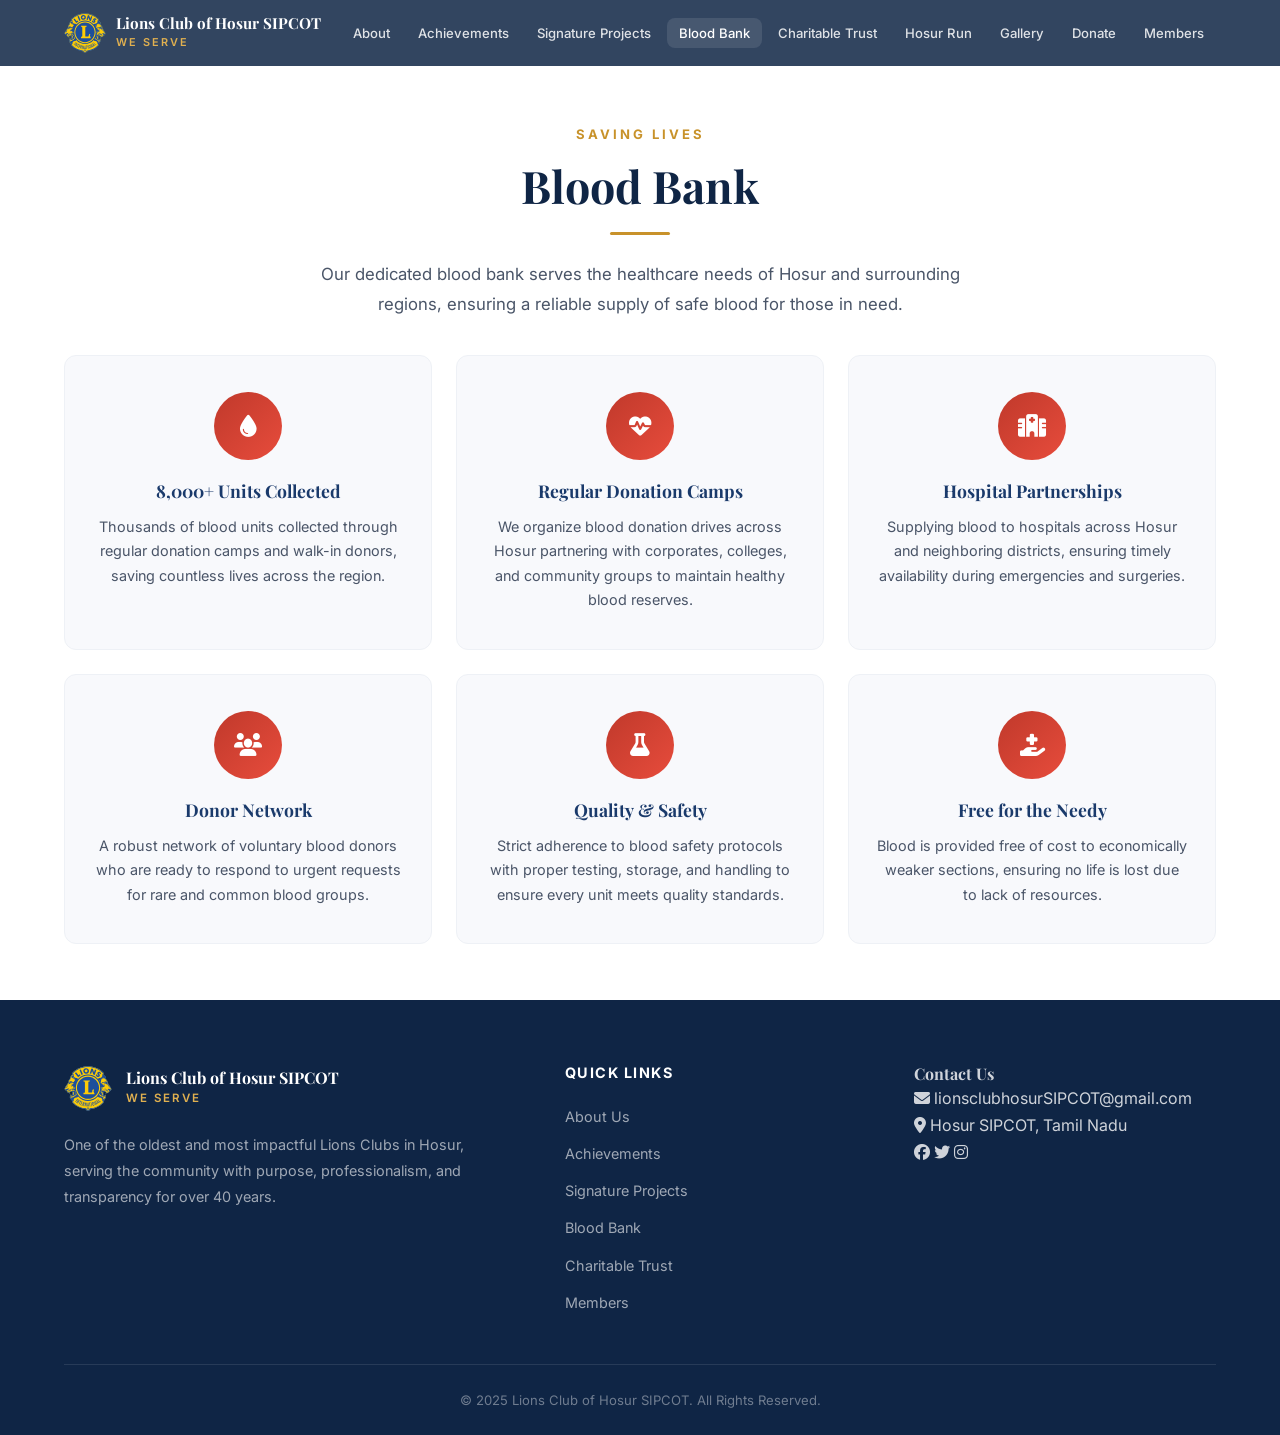
==== commit 6c51a305: "Update website: latest changes to main pages and styles" ====
--- a/bloodbank.html
+++ b/bloodbank.html
@@ -31,9 +31,10 @@
         <li><a href="index.html#signatures" class="nav-link">Signature Projects</a></li>
         <li><a href="bloodbank.html" class="nav-link active">Blood Bank</a></li>
         <li><a href="charitabletrust.html" class="nav-link">Charitable Trust</a></li>
+        <li><a href="hosurrun.html" class="nav-link">Hosur Run</a></li>
+        <li><a href="index.html#gallery" class="nav-link">Gallery</a></li>
         <li><a href="index.html#donate" class="nav-link">Donate</a></li>
         <li><a href="index.html#membership" class="nav-link">Members</a></li>
-        <li><a href="index.html#partner" class="nav-link cta-btn">Partner With Us</a></li>
       </ul>
     </div>
   </nav>
--- a/styles.css
+++ b/styles.css
@@ -865,6 +865,11 @@
 .achievements {
   position: relative;
   background: linear-gradient(135deg, var(--primary-dark) 0%, var(--primary) 60%, var(--primary-light) 100%);
+  padding: 32px 0 40px;
+}
+
+.achievements .section-header {
+  margin-bottom: 16px;
 }
 
 .achievements-overlay {
@@ -881,7 +886,7 @@
 .stats-grid {
   display: grid;
   grid-template-columns: repeat(3, 1fr);
-  gap: 24px;
+  gap: 12px;
 }
 
 .stat-card {
@@ -889,7 +894,7 @@
   backdrop-filter: blur(8px);
   border: 1px solid rgba(255, 255, 255, 0.1);
   border-radius: var(--radius-md);
-  padding: 36px 24px;
+  padding: 14px 16px;
   text-align: center;
   transition: var(--transition);
 }
@@ -900,9 +905,9 @@
 }
 
 .stat-icon {
-  font-size: 1.6rem;
+  font-size: 1.2rem;
   color: var(--accent-light);
-  margin-bottom: 16px;
+  margin-bottom: 6px;
 }
 
 .stat-value {
@@ -912,55 +917,47 @@
 
 .stat-number {
   font-family: 'Playfair Display', serif;
-  font-size: 2.6rem;
+  font-size: 1.6rem;
   font-weight: 700;
   color: var(--white);
 }
 
 .stat-suffix {
   font-family: 'Playfair Display', serif;
-  font-size: 1.1rem;
+  font-size: 0.85rem;
   font-weight: 600;
   color: var(--accent-light);
 }
 
 .stat-label {
-  font-size: 0.88rem;
+  font-size: 0.78rem;
   color: rgba(255, 255, 255, 0.7);
-  margin-top: 8px;
+  margin-top: 4px;
   font-weight: 500;
+  line-height: 1.3;
 }
 
 /* Year-wise Achievements */
 .achievements-yearwise {
-  margin-top: 64px;
-}
-
-.yearwise-title {
-  font-family: 'Playfair Display', serif;
-  font-size: 2rem;
-  font-weight: 600;
-  color: var(--white);
-  text-align: center;
-  margin-bottom: 32px;
+  margin-top: 16px;
 }
 
 .year-buttons {
   display: flex;
   flex-wrap: wrap;
-  gap: 12px;
+  gap: 8px;
   justify-content: center;
-  margin-bottom: 40px;
+  margin-bottom: 20px;
 }
 
 .year-btn {
-  padding: 12px 28px;
+  padding: 8px 18px;
   background: rgba(255, 255, 255, 0.1);
   border: 2px solid rgba(255, 255, 255, 0.3);
   border-radius: 50px;
   color: var(--white);
   font-family: 'Inter', sans-serif;
-  font-size: 0.95rem;
+  font-size: 0.85rem;
   font-weight: 600;
   cursor: pointer;
   transition: all 0.3s ease;
@@ -982,13 +979,15 @@
   display: none;
   background: rgba(255, 255, 255, 0.95);
   border-radius: var(--radius-lg);
-  padding: 40px;
-  max-width: 900px;
+  padding: 20px 24px;
+  max-width: 1100px;
   margin: 0 auto;
 }
 
 .year-content.active {
-  display: block;
+  display: grid;
+  grid-template-columns: 1fr 1fr;
+  gap: 12px 24px;
   animation: fadeIn 0.4s ease;
 }
 
@@ -1006,34 +1005,38 @@
 .year-highlights {
   background: linear-gradient(135deg, #fff8e1 0%, #fff3cd 100%);
   border-left: 4px solid var(--accent);
-  padding: 24px;
+  padding: 14px 16px;
   border-radius: var(--radius-md);
-  margin-bottom: 28px;
+  margin-bottom: 0;
+  grid-column: 1 / -1;
 }
 
 .year-highlights h4 {
   font-family: 'Inter', sans-serif;
-  font-size: 1.15rem;
+  font-size: 0.95rem;
   font-weight: 700;
   color: var(--primary-dark);
-  margin-bottom: 16px;
-  display: flex;
-  align-items: center;
-  gap: 10px;
+  margin-bottom: 8px;
+  display: flex;
+  align-items: center;
+  gap: 8px;
 }
 
 .year-highlights ul {
   list-style: none;
   padding: 0;
   margin: 0;
+  display: grid;
+  grid-template-columns: 1fr 1fr;
+  gap: 4px 16px;
 }
 
 .year-highlights li {
-  padding-left: 24px;
+  padding-left: 20px;
   position: relative;
-  margin-bottom: 10px;
   color: var(--dark);
-  line-height: 1.6;
+  font-size: 0.85rem;
+  line-height: 1.4;
 }
 
 .year-highlights li:before {
@@ -1045,19 +1048,19 @@
 }
 
 .achievement-category {
-  margin-bottom: 28px;
+  margin-bottom: 0;
 }
 
 .achievement-category h4 {
   font-family: 'Inter', sans-serif;
-  font-size: 1.1rem;
+  font-size: 0.9rem;
   font-weight: 700;
   color: var(--primary);
-  margin-bottom: 14px;
-  display: flex;
-  align-items: center;
-  gap: 10px;
-  padding-bottom: 8px;
+  margin-bottom: 8px;
+  display: flex;
+  align-items: center;
+  gap: 8px;
+  padding-bottom: 6px;
   border-bottom: 2px solid var(--primary-light);
 }
 
@@ -1068,11 +1071,12 @@
 }
 
 .achievement-category li {
-  padding-left: 24px;
+  padding-left: 18px;
   position: relative;
-  margin-bottom: 12px;
+  margin-bottom: 5px;
   color: var(--dark);
-  line-height: 1.7;
+  font-size: 0.85rem;
+  line-height: 1.5;
 }
 
 .achievement-category li:before {
@@ -1080,7 +1084,7 @@
   position: absolute;
   left: 0;
   color: var(--primary);
-  font-size: 1.1rem;
+  font-size: 0.95rem;
 }
 
 .achievement-category li strong {
@@ -1091,19 +1095,20 @@
 .achievement-awards {
   background: linear-gradient(135deg, #e8f5e9 0%, #c8e6c9 100%);
   border-left: 4px solid #4caf50;
-  padding: 20px 24px;
+  padding: 12px 16px;
   border-radius: var(--radius-md);
-  margin-top: 28px;
-  font-size: 1.05rem;
+  margin-top: 0;
+  font-size: 0.9rem;
   color: var(--dark);
   display: flex;
   align-items: center;
-  gap: 12px;
+  gap: 10px;
+  grid-column: 1 / -1;
 }
 
 .achievement-awards i {
   color: #f9a825;
-  font-size: 1.5rem;
+  font-size: 1.2rem;
 }
 
 /* ========================================
@@ -1112,19 +1117,20 @@
 
 .signatures {
   background: var(--off-white);
+  padding: 32px 0;
 }
 
 .signature-grid {
   display: grid;
   grid-template-columns: repeat(3, 1fr);
-  gap: 28px;
+  gap: 16px;
 }
 
 .signature-card {
   background: var(--white);
   border: 1px solid var(--light-gray);
   border-radius: var(--radius-lg);
-  padding: 32px 28px;
+  padding: 18px 16px;
   text-align: center;
   transition: var(--transition);
   box-shadow: var(--shadow-sm);
@@ -1137,59 +1143,58 @@
 
 .signature-card:hover {
   box-shadow: var(--shadow-lg);
-  transform: translateY(-6px);
+  transform: translateY(-4px);
   text-decoration: none;
-}
   border-color: var(--primary-light);
 }
 
 .signature-icon {
-  width: 72px;
-  height: 72px;
+  width: 48px;
+  height: 48px;
   display: flex;
   align-items: center;
   justify-content: center;
   background: linear-gradient(135deg, var(--primary), var(--primary-light));
   color: var(--white);
   border-radius: 50%;
-  font-size: 1.6rem;
-  margin: 0 auto 24px;
+  font-size: 1.1rem;
+  margin: 0 auto 12px;
   box-shadow: 0 4px 12px rgba(42, 82, 152, 0.2);
 }
 
 .signature-card h3 {
   font-family: 'Playfair Display', serif;
-  font-size: 1.3rem;
+  font-size: 1rem;
   font-weight: 600;
   color: var(--primary-dark);
-  margin-bottom: 16px;
+  margin-bottom: 8px;
 }
 
 .signature-card p {
-  font-size: 0.95rem;
+  font-size: 0.82rem;
   color: var(--dark-gray);
-  line-height: 1.7;
-  margin-bottom: 20px;
+  line-height: 1.5;
+  margin-bottom: 10px;
   flex-grow: 1;
 }
 
 .signature-impact {
-  padding-top: 16px;
+  padding-top: 10px;
   border-top: 1px solid var(--light-gray);
 }
 
 .signature-impact span {
   display: inline-flex;
   align-items: center;
-  gap: 8px;
-  font-size: 0.88rem;
+  gap: 6px;
+  font-size: 0.78rem;
   font-weight: 600;
   color: var(--primary);
 }
 
 .signature-impact i {
   color: #27ae60;
-  font-size: 1rem;
+  font-size: 0.85rem;
 }
 
 /* ========================================
@@ -3325,33 +3330,71 @@
   margin-bottom: 0;
 }
 
+@keyframes pay-shimmer {
+  0%   { background-position: 0% 50%; }
+  50%  { background-position: 100% 50%; }
+  100% { background-position: 0% 50%; }
+}
+
+@keyframes pay-pulse {
+  0%, 100% { box-shadow: 0 0 0 0 rgba(220, 38, 38, 0.5), 0 4px 15px rgba(220, 38, 38, 0.3); }
+  50%       { box-shadow: 0 0 0 8px rgba(220, 38, 38, 0), 0 4px 20px rgba(220, 38, 38, 0.5); }
+}
+
+@keyframes pay-icon-bounce {
+  0%, 100% { transform: scale(1) rotate(0deg); }
+  25%       { transform: scale(1.2) rotate(-8deg); }
+  75%       { transform: scale(1.2) rotate(8deg); }
+}
+
 .btn-pay-fees {
   display: inline-flex;
   align-items: center;
   gap: 8px;
-  padding: 10px 22px;
+  padding: 11px 24px;
   font-size: 0.88rem;
   font-weight: 700;
   border-radius: 50px;
   cursor: pointer;
-  border: 2px solid var(--primary);
-  background: transparent;
-  color: var(--primary);
+  border: none;
+  background: linear-gradient(270deg, #c0392b, #e74c3c, #e67e22, #e74c3c, #c0392b);
+  background-size: 300% 300%;
+  color: #fff;
   font-family: 'Inter', sans-serif;
-  transition: var(--transition);
   white-space: nowrap;
-  letter-spacing: 0.3px;
+  letter-spacing: 0.4px;
+  animation: pay-shimmer 3s ease infinite, pay-pulse 2s ease-in-out infinite;
+  transition: transform 0.2s ease, filter 0.2s ease;
+  position: relative;
+  overflow: hidden;
+}
+
+.btn-pay-fees::before {
+  content: '';
+  position: absolute;
+  top: -50%;
+  left: -75%;
+  width: 50%;
+  height: 200%;
+  background: rgba(255, 255, 255, 0.2);
+  transform: skewX(-20deg);
+  animation: pay-shine-sweep 3s ease-in-out infinite;
+}
+
+@keyframes pay-shine-sweep {
+  0%   { left: -75%; }
+  40%  { left: 125%; }
+  100% { left: 125%; }
 }
 
 .btn-pay-fees:hover {
-  background: var(--primary);
-  color: var(--white);
-  transform: translateY(-2px);
-  box-shadow: 0 6px 20px rgba(26, 58, 107, 0.25);
+  transform: translateY(-3px) scale(1.04);
+  filter: brightness(1.1);
 }
 
 .btn-pay-fees i {
   font-size: 1rem;
+  animation: pay-icon-bounce 2s ease-in-out infinite;
 }
 
 /* ========================================
